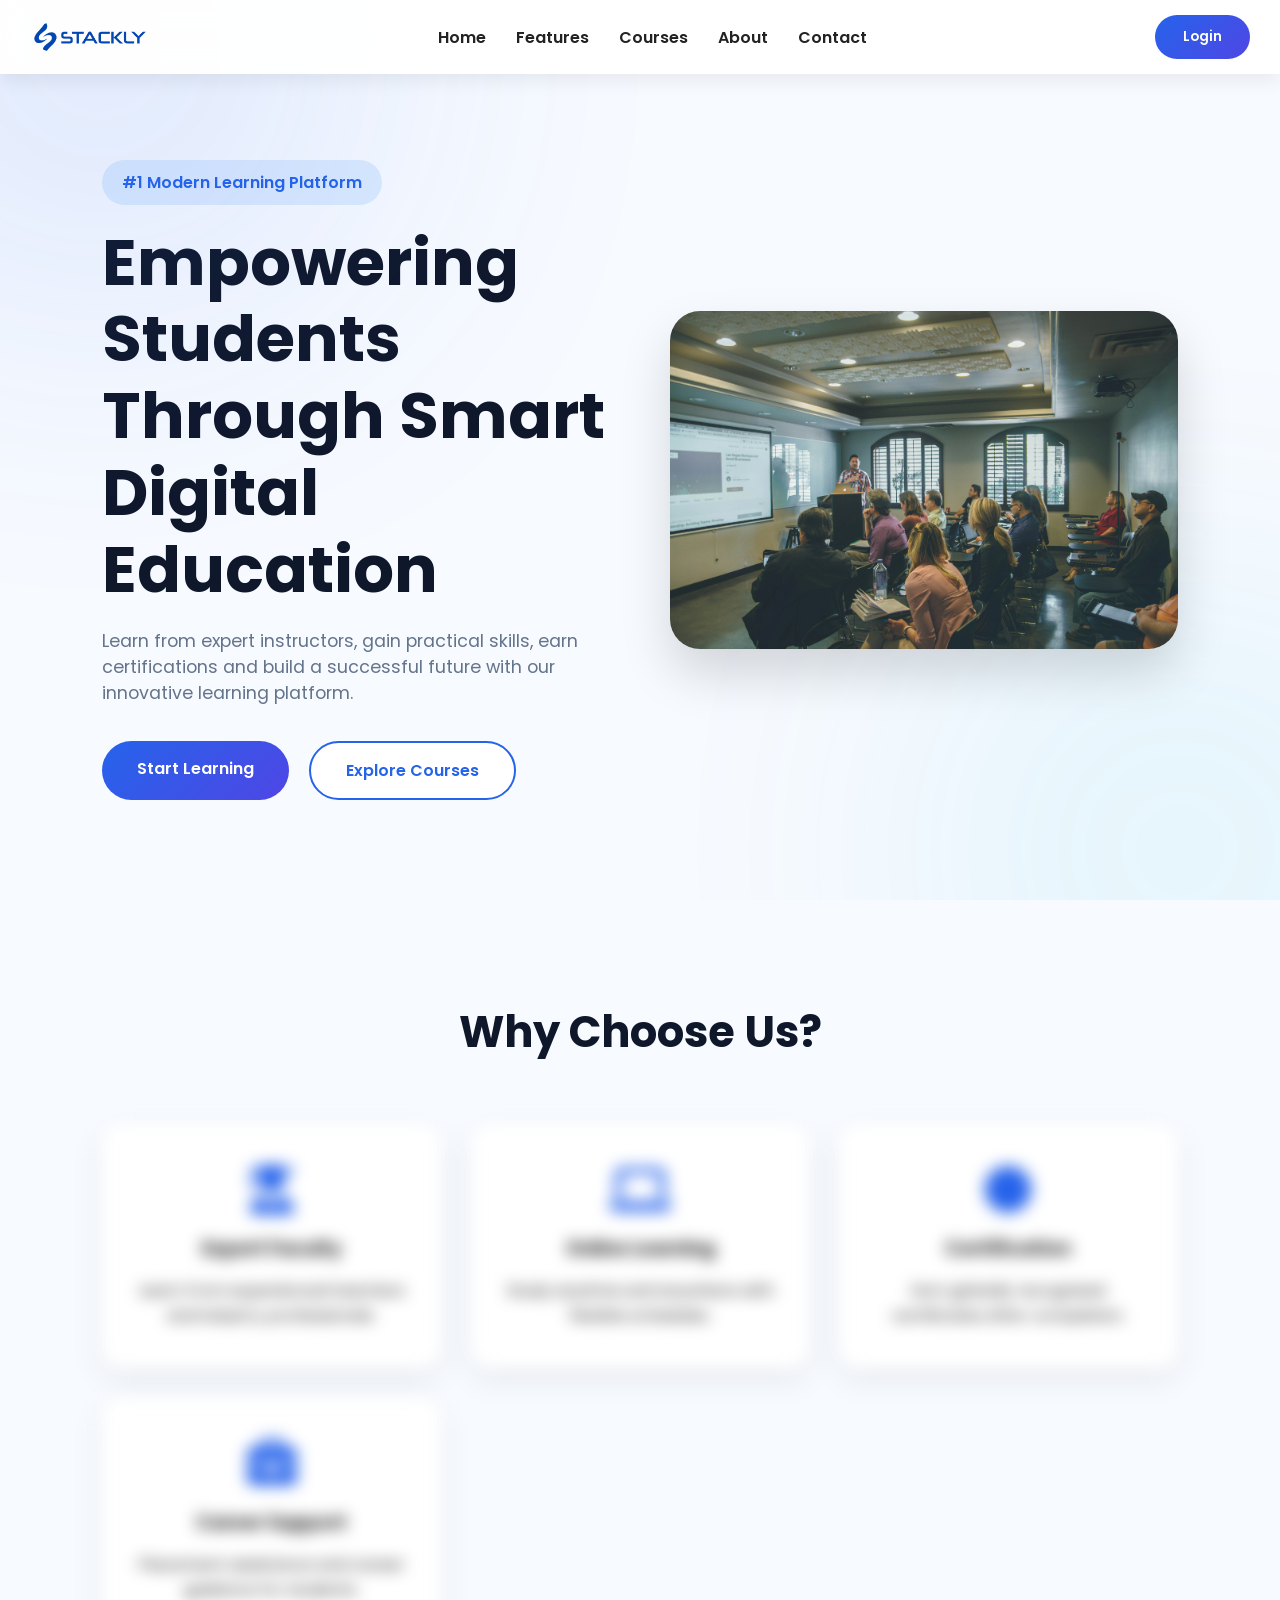
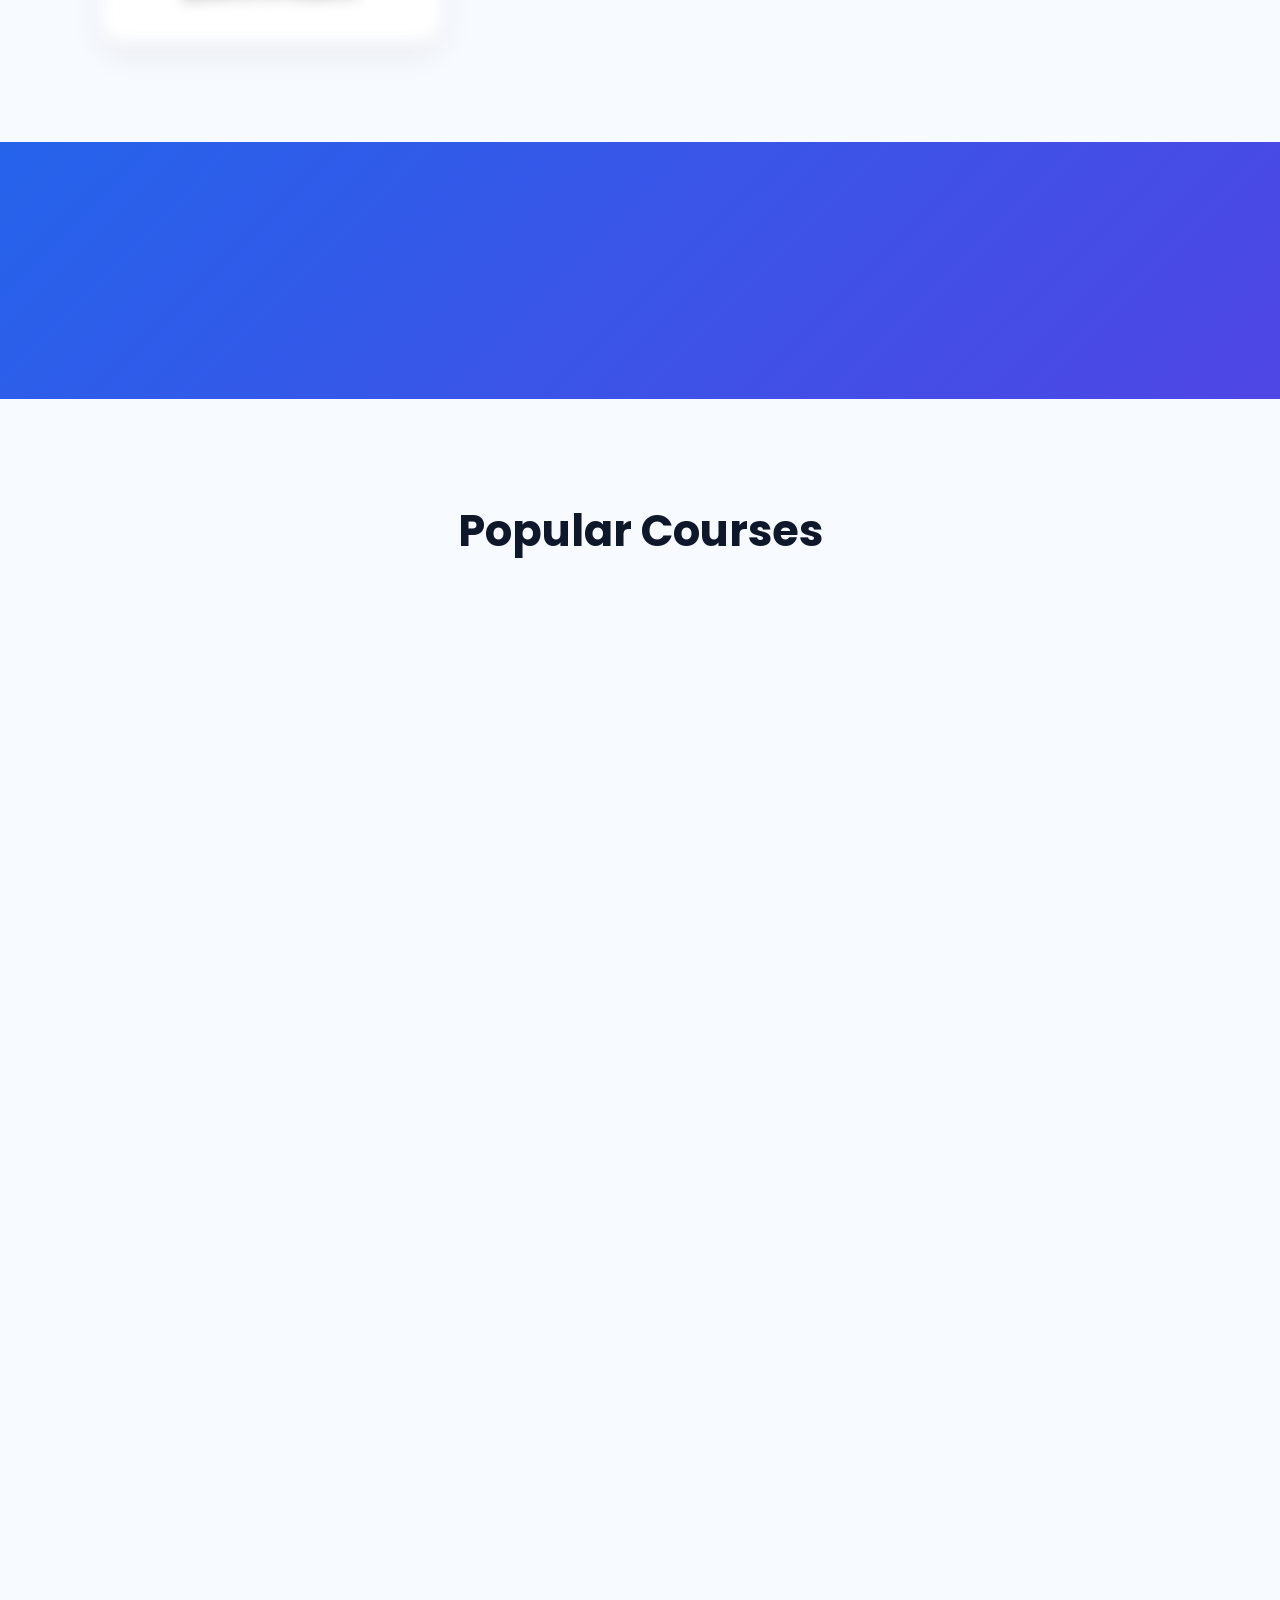
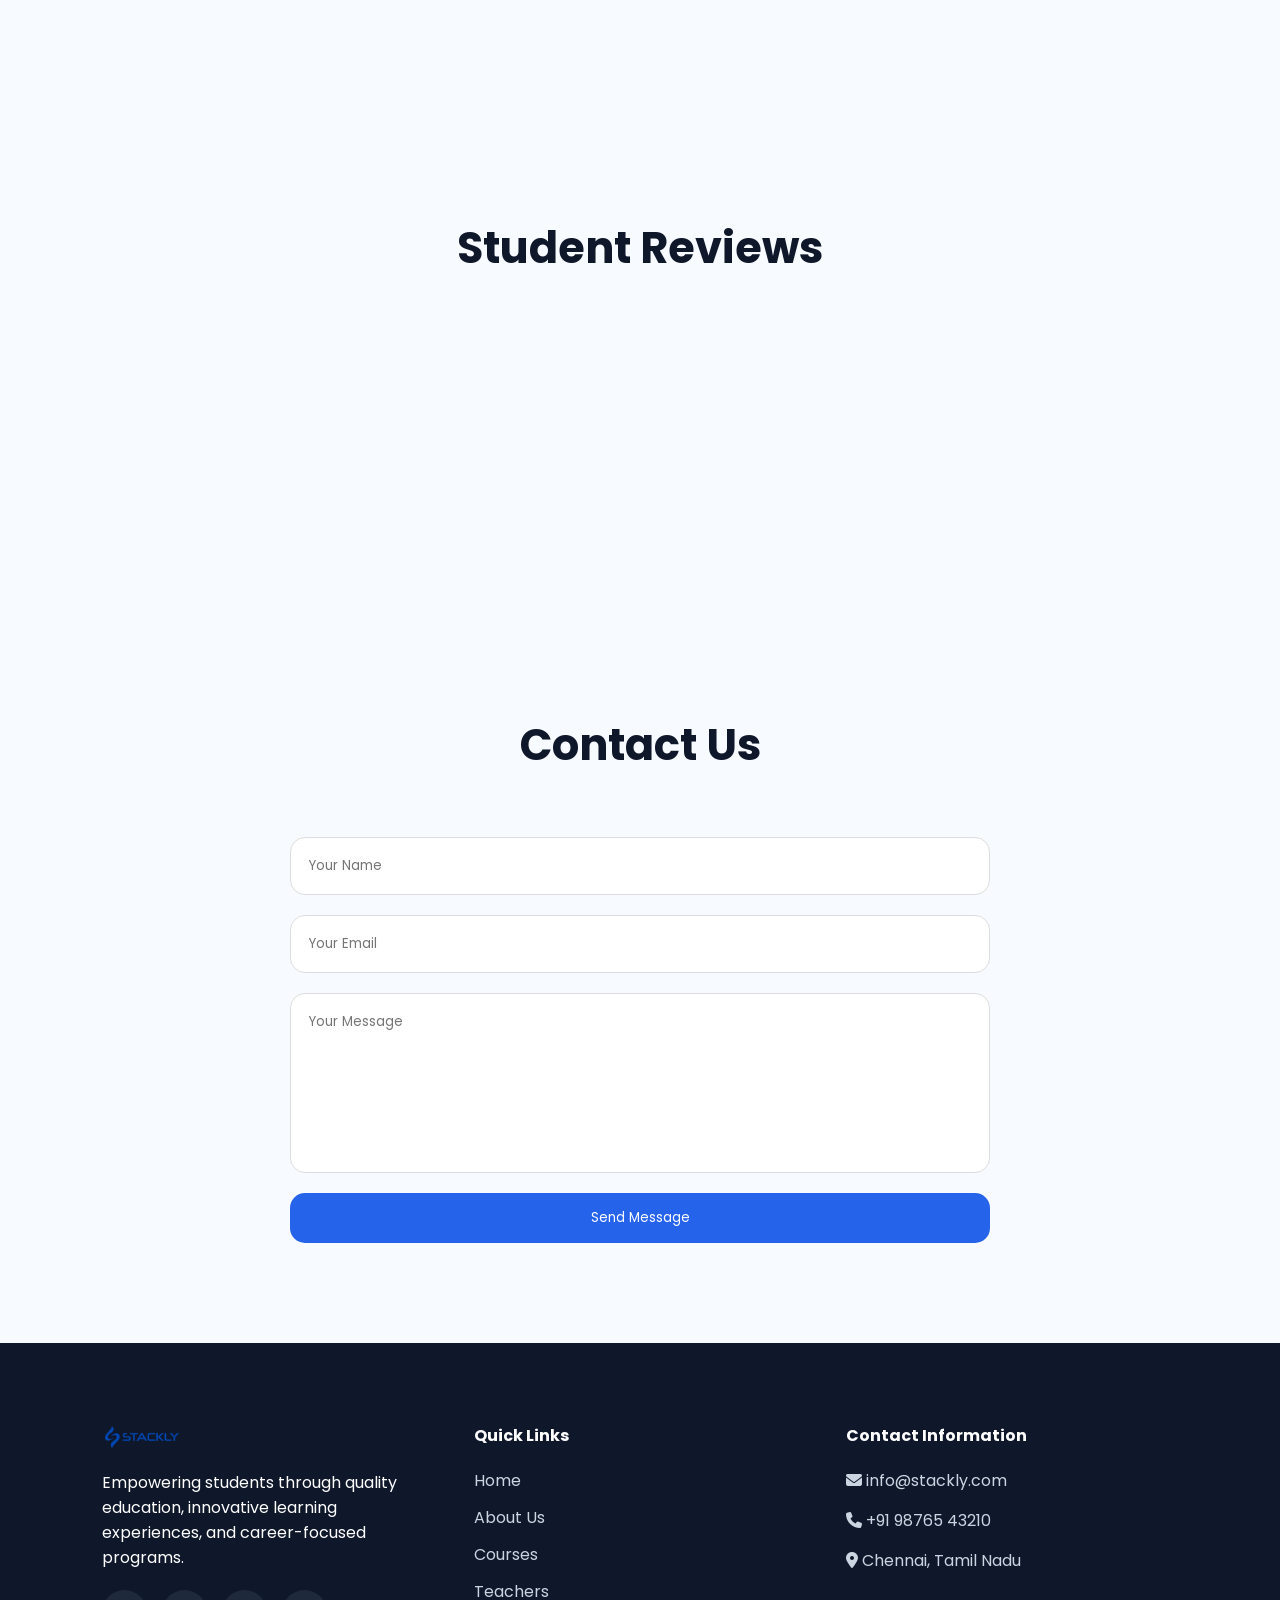
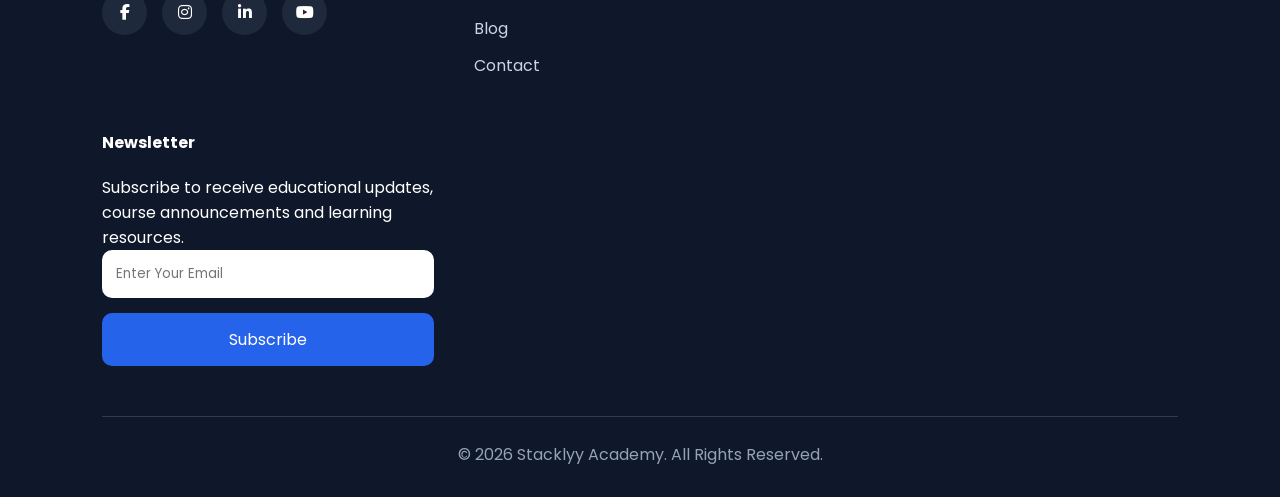
==== index.html @ 3d4a2fd3 "first commit" ====
<!DOCTYPE html>
<html lang="en">
<head>
    <meta charset="UTF-8">
    <meta name="viewport" content="width=device-width, initial-scale=1.0">
    <title>EduNova Academy</title>

    <link rel="stylesheet" href="style.css">

    <link rel="stylesheet"
        href="https://cdnjs.cloudflare.com/ajax/libs/font-awesome/6.5.1/css/all.min.css">
</head>
<body>
    <!-- HEADER -->
    <header>
        <nav class="navbar">
              <img src="./assesst/IMG_7017.webp"
         alt="Logo"
         class="loader-logo">
            </div>

            <ul class="nav-links">
                <li><a href="#home">Home</a></li>
                <li><a href="#features">Features</a></li>
                <li><a href="#courses">Courses</a></li>
                <li><a href="#about">About</a></li>
                <li><a href="#contact">Contact</a></li>
            </ul>

            <button class="login-btn">Login</button>

            <div class="menu-btn">
                <i class="fa-solid fa-bars"></i>
            </div>
        </nav>
    </header>

    <!-- HERO -->
    <section class="hero" id="home">

        <div class="hero-content">

            <span class="tag">#1 Modern Learning Platform</span>

            <h1>
                Empowering Students Through
                Smart Digital Education
            </h1>

            <p>
                Learn from expert instructors, gain practical skills,
                earn certifications and build a successful future
                with our innovative learning platform.
            </p>

            <div class="hero-buttons">
                  <a href="404.html" class="primary-btn">Start Learning</a>
    <a href="404.html" class="secondary-btn">Explore Courses</a>
            </div>

        </div>

        <div class="hero-image">
            <img src="./assesst/homepage1.webp"
                alt="Students">
        </div>

    </section>

    <!-- FEATURES -->

    <section class="features" id="features">

        <h2 class="section-title">Why Choose Us?</h2>

        <div class="feature-grid">

            <div class="feature-card">
                <i class="fa-solid fa-user-graduate"></i>
                <h3>Expert Faculty</h3>
                <p>
                    Learn from experienced teachers and industry professionals.
                </p>
            </div>

            <div class="feature-card">
                <i class="fa-solid fa-laptop"></i>
                <h3>Online Learning</h3>
                <p>
                    Study anytime and anywhere with flexible schedules.
                </p>
            </div>

            <div class="feature-card">
                <i class="fa-solid fa-certificate"></i>
                <h3>Certification</h3>
                <p>
                    Earn globally recognized certificates after completion.
                </p>
            </div>

            <div class="feature-card">
                <i class="fa-solid fa-briefcase"></i>
                <h3>Career Support</h3>
                <p>
                    Placement assistance and career guidance for students.
                </p>
            </div>

        </div>

    </section>

    <!-- STATS -->

    <section class="stats">

        <div class="stat-box">
            <h2 class="counter" data-target="10000+">0</h2>
            <p>Students</p>
        </div>

        <div class="stat-box">
            <h2 class="counter" data-target="40+">0</h2>
            <p>Courses</p>
        </div>

        <div class="stat-box">
            <h2 class="counter" data-target="70+">0</h2>
            <p>Teachers</p>
        </div>

        <div class="stat-box">
            <h2 class="counter" data-target="95">0</h2>
            <p>Success Rate %</p>
        </div>

    </section>

    <!-- COURSES -->

    <section class="courses" id="courses">

        <h2 class="section-title">Popular Courses</h2>

        <div class="course-grid">

            <div class="course-card">
                <img src="./assesst/course1.webp" alt="Web Development">
                <h3>Web Development</h3>
                <p>
                    HTML, CSS, JavaScript, React and modern web technologies.
                </p>
                <button onclick="location.href='404.html'">Enroll Now</button>
            </div>

            <div class="course-card">
                <img src="./assesst/course2.webp" alt="Data Science">
                <h3>Data Science</h3>
                <p>
                    Data analysis, visualization and machine learning concepts.
                </p>
                <button>Enroll Now</button>
            </div>

            <div class="course-card">
                <img src="./assesst/course3.webp" alt="Artificial Intelligence">
                <h3>Artificial Intelligence</h3>
                <p>
                    Learn AI tools, neural networks and real-world projects.
                </p>
                <button>Enroll Now</button>
            </div>

        </div>

    </section>

    <!-- ABOUT -->

    <section class="about" id="about">

        <div class="about-content">

            <h2>Transforming Education For The Future</h2>

            <p>
                Stackly Academy provides innovative learning experiences,
                combining technology and education to help students achieve
                their academic and professional goals.
            </p>

        <a href="404.html">
    <button>Read More</button>
</a>

        </div>

        <div class="about-image">
            <img src="./assesst/homepage1.webp" alt="About Us">
        </div>

    </section>

    <!-- TESTIMONIAL -->

    <section class="testimonial">

        <h2 class="section-title">Student Reviews</h2>

        <div class="review-container">

            <div class="review-card">
                <p>
                    "Excellent platform with quality content and amazing instructors."
                </p>
                <h4>- Ajay Kumar</h4>
            </div>

            <div class="review-card">
                <p>
                    "The courses helped me secure my first software job."
                </p>
                <h4>- Priya Sharma</h4>
            </div>

            <div class="review-card">
                <p>
                    "Interactive lessons and certifications are very useful."
                </p>
                <h4>- Rahul Verma</h4>
            </div>

        </div>

    </section>

    <!-- CONTACT -->

    <section class="contact" id="contact">

        <h2 class="section-title">Contact Us</h2>

        <form>

            <input type="text" placeholder="Your Name">

            <input type="email" placeholder="Your Email">

            <textarea placeholder="Your Message"></textarea>

            <button type="submit">Send Message</button>

        </form>

    </section>

    <!-- FOOTER -->

   <footer class="footer">

    <div class="container">

        <div class="row">

            <div class="col-lg-4">

                <a href="index.html">
                    <img src="./assesst/IMG_7017.webp"
                    class="footer-logo"
                    alt="EduNova Logo">
                </a>

                <p>
                    Empowering students through quality education,
                    innovative learning experiences, and career-focused programs.
                </p>

                <div class="social-icons">

                    <a href="404.html">
                        <i class="fab fa-facebook-f"></i>
                    </a>

                    <a href="404.html">
                        <i class="fab fa-instagram"></i>
                    </a>

                    <a href="404.html">
                        <i class="fab fa-linkedin-in"></i>
                    </a>

                    <a href="404.html">
                        <i class="fab fa-youtube"></i>
                    </a>

                </div>

            </div>

            <div class="col-lg-2">

                <h4>Quick Links</h4>

                <ul class="footer-links">

                    <li><a href="index.html">Home</a></li>

                    <li><a href="about.html">About Us</a></li>

                    <li><a href="courses.html">Courses</a></li>

                    <li><a href="teachers.html">Teachers</a></li>

                    <li><a href="blog.html">Blog</a></li>

                    <li><a href="contact.html">Contact</a></li>

                </ul>

            </div>

            <div class="col-lg-3">

                <h4>Contact Information</h4>

                <ul class="contact-info">

                    <li>
                        <i class="fas fa-envelope"></i>
                        info@stackly.com
                    </li>

                    <li>
                        <i class="fas fa-phone"></i>
                        +91 98765 43210
                    </li>

                    <li>
                        <i class="fas fa-map-marker-alt"></i>
                        Chennai, Tamil Nadu
                    </li>

                </ul>

            </div>

            <div class="col-lg-3">

                <h4>Newsletter</h4>

                <p>
                    Subscribe to receive educational updates,
                    course announcements and learning resources.
                </p>

                <div class="newsletter">

                    <input type="email"
                    placeholder="Enter Your Email">

                    <a href="404.html"
                    class="subscribe-btn">
                        Subscribe
                    </a>

                </div>

            </div>

        </div>

        <div class="footer-bottom">
            © 2026 Stacklyy Academy.
            All Rights Reserved.
        </div>

    </div>

</footer>

    <script src="main.js"></script>

</body>
</html>
---- style.css ----
/* =========================
   GOOGLE FONT
========================= */
@import url('https://fonts.googleapis.com/css2?family=Poppins:wght@300;400;500;600;700;800&display=swap');

*{
    margin:0;
    padding:0;
    box-sizing:border-box;
    font-family:'Poppins',sans-serif;
    scroll-behavior:smooth;
}

body{
    background:#f7faff;
    color:#222;
    overflow-x:hidden;
}

img{
    max-width:100%;
    display:block;
}

a{
    text-decoration:none;
}

ul{
    list-style:none;
}

/* =========================
   HEADER
========================= */

header{
    width:100%;
    position:fixed;
    top:0;
    left:0;
    z-index:1000;
    background:rgba(255,255,255,0.95);
    backdrop-filter:blur(15px);
    box-shadow:0 5px 20px rgba(0,0,0,.08);
}

.navbar{
    max-width:1300px;
    margin:auto;
    padding:15px 30px;
    display:flex;
    align-items:center;
    justify-content:space-between;
}

.loader-logo{
    width: 120px;
    border-radius:50%;
   
}

@keyframes rotateLogo{
    100%{
        transform:rotate(360deg);
    }
}

.nav-links{
    display:flex;
    gap:30px;
}

.nav-links a{
    color:#222;
    font-weight:600;
    position:relative;
    transition:.3s;
}

.nav-links a::after{
    content:'';
    position:absolute;
    width:0;
    height:3px;
    left:0;
    bottom:-8px;
    background:#2563eb;
    transition:.4s;
}

.nav-links a:hover::after{
    width:100%;
}

.nav-links a:hover{
    color:#2563eb;
}

.login-btn{
    border:none;
    padding:12px 28px;
    border-radius:50px;
    background:linear-gradient(135deg,#2563eb,#4f46e5);
    color:#fff;
    cursor:pointer;
    font-weight:600;
    transition:.4s;
}

.login-btn:hover{
    transform:translateY(-4px);
    box-shadow:0 15px 25px rgba(37,99,235,.3);
}

.menu-btn{
    display:none;
    font-size:28px;
    cursor:pointer;
}

/* =========================
   HERO
========================= */

.hero{
    min-height:100vh;
    padding:140px 8% 80px;
    display:grid;
    grid-template-columns:1fr 1fr;
    align-items:center;
    gap:60px;
}

.hero-content{
    animation:slideLeft 1.2s ease;
}

.hero-image{
    animation:slideRight 1.2s ease;
}

@keyframes slideLeft{
    from{
        opacity:0;
        transform:translateX(-80px);
    }
    to{
        opacity:1;
        transform:translateX(0);
    }
}

@keyframes slideRight{
    from{
        opacity:0;
        transform:translateX(80px);
    }
    to{
        opacity:1;
        transform:translateX(0);
    }
}

.tag{
    display:inline-block;
    padding:10px 20px;
    background:#dbeafe;
    color:#2563eb;
    border-radius:30px;
    font-weight:600;
    margin-bottom:20px;
}

.hero-content h1{
    font-size:4rem;
    line-height:1.2;
    margin-bottom:20px;
    color:#0f172a;
}

.hero-content p{
    font-size:1.1rem;
    color:#64748b;
    margin-bottom:35px;
}

.hero-buttons{
    display:flex;
    gap:20px;
    flex-wrap:wrap;
}

.primary-btn,
.secondary-btn{
    border:none;
    cursor:pointer;
    padding:15px 35px;
    border-radius:50px;
    font-size:16px;
    font-weight:600;
    transition:.4s;
}

.primary-btn{
    background:linear-gradient(135deg,#2563eb,#4f46e5);
    color:white;
}

.secondary-btn{
    background:white;
    border:2px solid #2563eb;
    color:#2563eb;
}

.primary-btn:hover,
.secondary-btn:hover{
    transform:translateY(-5px);
}

.hero-image img{
    border-radius:30px;
    box-shadow:0 25px 50px rgba(0,0,0,.15);
    animation:floatImage 4s ease-in-out infinite;
}

@keyframes floatImage{
    50%{
        transform:translateY(-15px);
    }
}

/* =========================
   COMMON TITLE
========================= */

.section-title{
    text-align:center;
    font-size:2.7rem;
    margin-bottom:60px;
    color:#0f172a;
}

/* =========================
   FEATURES
========================= */

.features{
    padding:100px 8%;
}

.feature-grid{
    display:grid;
    grid-template-columns:repeat(auto-fit,minmax(250px,1fr));
    gap:30px;
}

.feature-card{
    background:white;
    padding:40px 25px;
    border-radius:20px;
    text-align:center;
    transition:.4s;
    box-shadow:0 10px 30px rgba(0,0,0,.08);
}

.feature-card:hover{
    transform:translateY(-10px);
}

.feature-card i{
    font-size:50px;
    color:#2563eb;
    margin-bottom:20px;
}

.feature-card h3{
    margin-bottom:15px;
}

/* =========================
   STATS
========================= */

.stats{
    padding:80px 8%;
    background:linear-gradient(135deg,#2563eb,#4f46e5);
    display:grid;
    grid-template-columns:repeat(auto-fit,minmax(220px,1fr));
    gap:30px;
}

.stat-box{
    text-align:center;
    color:white;
}

.stat-box h2{
    font-size:3rem;
}

/* =========================
   COURSES
========================= */

.courses{
    padding:100px 8%;
}

.course-grid{
    display:grid;
    grid-template-columns:repeat(auto-fit,minmax(300px,1fr));
    gap:35px;
}

.course-card{
    background:white;
    overflow:hidden;
    border-radius:25px;
    box-shadow:0 10px 30px rgba(0,0,0,.08);
    transition:.4s;
}

.course-card:hover{
    transform:translateY(-10px);
}

.course-card img{
    height:220px;
    width:100%;
    object-fit:cover;
}

.course-card h3{
    padding:20px 20px 10px;
}

.course-card p{
    padding:0 20px;
    color:#64748b;
}

.course-card button{
    margin:20px;
    border:none;
    padding:12px 25px;
    background:#2563eb;
    color:white;
    border-radius:30px;
    cursor:pointer;
}

/* =========================
   ABOUT
========================= */

.about{
    padding:100px 8%;
    display:grid;
    grid-template-columns:1fr 1fr;
    gap:60px;
    align-items:center;
}

.about-image img{
    border-radius:25px;
}

.about-content h2{
    font-size:2.8rem;
    margin-bottom:20px;
}

.about-content p{
    color:#64748b;
    line-height:1.8;
    margin-bottom:25px;
}

.about-content button{
    border:none;
    padding:14px 30px;
    background:#2563eb;
    color:white;
    border-radius:40px;
    cursor:pointer;
}

/* =========================
   TESTIMONIAL
========================= */

.testimonial{
    padding:100px 8%;
}

.review-container{
    display:grid;
    grid-template-columns:repeat(auto-fit,minmax(280px,1fr));
    gap:30px;
}

.review-card{
    background:white;
    padding:35px;
    border-radius:20px;
    box-shadow:0 10px 25px rgba(0,0,0,.08);
    transition:.4s;
}

.review-card:hover{
    transform:translateY(-10px);
}

.review-card p{
    color:#64748b;
    line-height:1.8;
    margin-bottom:20px;
}

/* =========================
   CONTACT
========================= */

.contact{
    padding:100px 8%;
}

.contact form{
    max-width:700px;
    margin:auto;
    display:flex;
    flex-direction:column;
    gap:20px;
}

.contact input,
.contact textarea{
    padding:18px;
    border:1px solid #ddd;
    border-radius:15px;
    outline:none;
}

.contact textarea{
    min-height:180px;
    resize:none;
}

.contact button{
    border:none;
    background:#2563eb;
    color:white;
    padding:15px;
    border-radius:15px;
    cursor:pointer;
}

/* =========================
   FOOTER
========================= */

.footer{
    background:#0f172a;
    color:white;
    padding:80px 8% 30px;
}

.container{
    max-width:1300px;
    margin:auto;
}

.row{
    display:grid;
    grid-template-columns:repeat(auto-fit,minmax(250px,1fr));
    gap:40px;
}

.footer-logo{
    width:80px;
    margin-bottom:20px;
}

.social-icons{
    display:flex;
    gap:15px;
    margin-top:20px;
}

.social-icons a{
    width:45px;
    height:45px;
    border-radius:50%;
    background:#1e293b;
    display:flex;
    align-items:center;
    justify-content:center;
    color:white;
    transition:.4s;
}

.social-icons a:hover{
    background:#2563eb;
    transform:translateY(-5px);
}

.footer h4{
    margin-bottom:20px;
}

.footer-links li{
    margin-bottom:12px;
}

.footer-links a{
    color:#cbd5e1;
}

.contact-info li{
    margin-bottom:15px;
    color:#cbd5e1;
}

.newsletter{
    display:flex;
    flex-direction:column;
    gap:15px;
}

.newsletter input{
    padding:14px;
    border:none;
    border-radius:10px;
}

.subscribe-btn{
    background:#2563eb;
    color:white;
    text-align:center;
    padding:14px;
    border-radius:10px;
}

.footer-bottom{
    text-align:center;
    border-top:1px solid rgba(255,255,255,.15);
    margin-top:50px;
    padding-top:25px;
    color:#94a3b8;
}

/* =========================
   MOBILE RESPONSIVE
========================= */

@media(max-width:991px){

    .hero,
    .about{
        grid-template-columns:1fr;
        text-align:center;
    }

    .hero-content h1{
        font-size:3rem;
    }

    .hero-buttons{
        justify-content:center;
    }

    .nav-links{
        display:none;
    }

    .menu-btn{
        display:block;
    }
}

@media(max-width:768px){

    .hero{
        padding-top:120px;
    }

    .hero-content h1{
        font-size:2.3rem;
    }

    .section-title{
        font-size:2rem;
    }

    .about-content h2{
        font-size:2rem;
    }

    .navbar{
        padding:15px;
    }

    .login-btn{
        display:none;
    }
}

@media(max-width:480px){

    .hero-content h1{
        font-size:1.9rem;
    }

    .primary-btn,
    .secondary-btn{
        width:100%;
    }

    .stat-box h2{
        font-size:2.2rem;
    }
}

.counter{
    display:inline-block;
    animation:numberPop 1.5s ease-in-out infinite;
}

@keyframes numberPop{

    0%{
        opacity:0.5;
        transform:translateY(20px) scale(.8);
    }

    50%{
        opacity:1;
        transform:translateY(0) scale(1.1);
    }

    100%{
        opacity:0.8;
        transform:translateY(-10px) scale(1);
    }
}
/* =========================
   PREMIUM ANIMATION PACK
========================= */

/* BODY LOAD */
body{
    animation: pageReveal 1.2s ease;
}

@keyframes pageReveal{
    from{
        opacity:0;
        transform:scale(1.03);
    }
    to{
        opacity:1;
        transform:scale(1);
    }
}

/* HERO BACKGROUND GLOW */
.hero{
    position:relative;
    overflow:hidden;
}

.hero::before{
    content:'';
    position:absolute;
    width:500px;
    height:500px;
    background:#2563eb;
    border-radius:50%;
    filter:blur(150px);
    opacity:.15;
    top:-200px;
    left:-150px;
    animation:heroGlow1 10s infinite alternate;
}

.hero::after{
    content:'';
    position:absolute;
    width:400px;
    height:400px;
    background:#06b6d4;
    border-radius:50%;
    filter:blur(150px);
    opacity:.15;
    bottom:-150px;
    right:-100px;
    animation:heroGlow2 8s infinite alternate;
}

@keyframes heroGlow1{
    to{
        transform:translate(100px,60px) scale(1.2);
    }
}

@keyframes heroGlow2{
    to{
        transform:translate(-80px,-50px) scale(1.2);
    }
}

/* HERO TITLE ANIMATION */
.hero-content h1{
    animation:titleEntry 1.5s ease;
}

@keyframes titleEntry{
    from{
        opacity:0;
        transform:translateY(80px);
    }
    to{
        opacity:1;
        transform:translateY(0);
    }
}

/* FEATURE CARD */
.feature-card{
    position:relative;
    overflow:hidden;
}

.feature-card::before{
    content:'';
    position:absolute;
    width:250px;
    height:250px;
    background:rgba(255,255,255,.25);
    border-radius:50%;
    top:-150px;
    left:-150px;
    transition:1s;
}

.feature-card:hover::before{
    top:-40px;
    left:-40px;
}

.feature-card:hover{
    transform:
    translateY(-15px)
    scale(1.04);

    box-shadow:
    0 25px 50px rgba(37,99,235,.25);
}

/* ICON FLOAT */
.feature-card i{
    animation:iconFloat 3s ease-in-out infinite;
}

@keyframes iconFloat{
    50%{
        transform:translateY(-10px);
    }
}

/* STATS ANIMATION */
.stat-box{
    position:relative;
    overflow:hidden;

    background:
    rgba(255,255,255,.15);

    backdrop-filter:blur(10px);

    border-radius:20px;

    transition:.5s;

    animation:statPulse 4s infinite;
}

.stat-box::before{
    content:'';
    position:absolute;
    width:150%;
    height:150%;
    background:
    linear-gradient(
    45deg,
    transparent,
    rgba(255,255,255,.2),
    transparent);

    top:-50%;
    left:-150%;

    animation:shine 5s infinite;
}

@keyframes shine{
    100%{
        left:150%;
    }
}

@keyframes statPulse{
    50%{
        transform:translateY(-8px);
        box-shadow:
        0 0 30px rgba(255,255,255,.2);
    }
}

.stat-box h2{
    animation:numberGlow 2s infinite alternate;
}

@keyframes numberGlow{
    from{
        text-shadow:
        0 0 10px rgba(255,255,255,.4);
    }
    to{
        text-shadow:
        0 0 25px rgba(255,255,255,.9);
    }
}

/* COURSE CARD 3D */
.course-card{
    transform-style:preserve-3d;
}

.course-card:hover{
    transform:
    perspective(1000px)
    rotateX(4deg)
    rotateY(-4deg)
    translateY(-20px);
}

.course-card img{
    transition:1s;
}

.course-card:hover img{
    transform:scale(1.12);
}

/* REVIEW CARD */
.review-card:hover{
    transform:
    translateY(-15px)
    scale(1.03);
}

/* BUTTON EFFECT */
.primary-btn,
.secondary-btn,
.login-btn{
    position:relative;
    overflow:hidden;
}

.primary-btn::before,
.secondary-btn::before,
.login-btn::before{

    content:'';

    position:absolute;

    width:50px;
    height:250%;

    background:
    rgba(255,255,255,.4);

    top:-80%;
    left:-100px;

    transform:rotate(25deg);

    transition:1s;
}

.primary-btn:hover::before,
.secondary-btn:hover::before,
.login-btn:hover::before{
    left:150%;
}

/* SCROLL IN / OUT */
.hidden{
    opacity:0;
    filter:blur(8px);
    transform:
    translateY(100px)
    scale(.9);
    transition:all 1.2s ease;
}

.show{
    opacity:1;
    filter:blur(0);
    transform:
    translateY(0)
    scale(1);
}
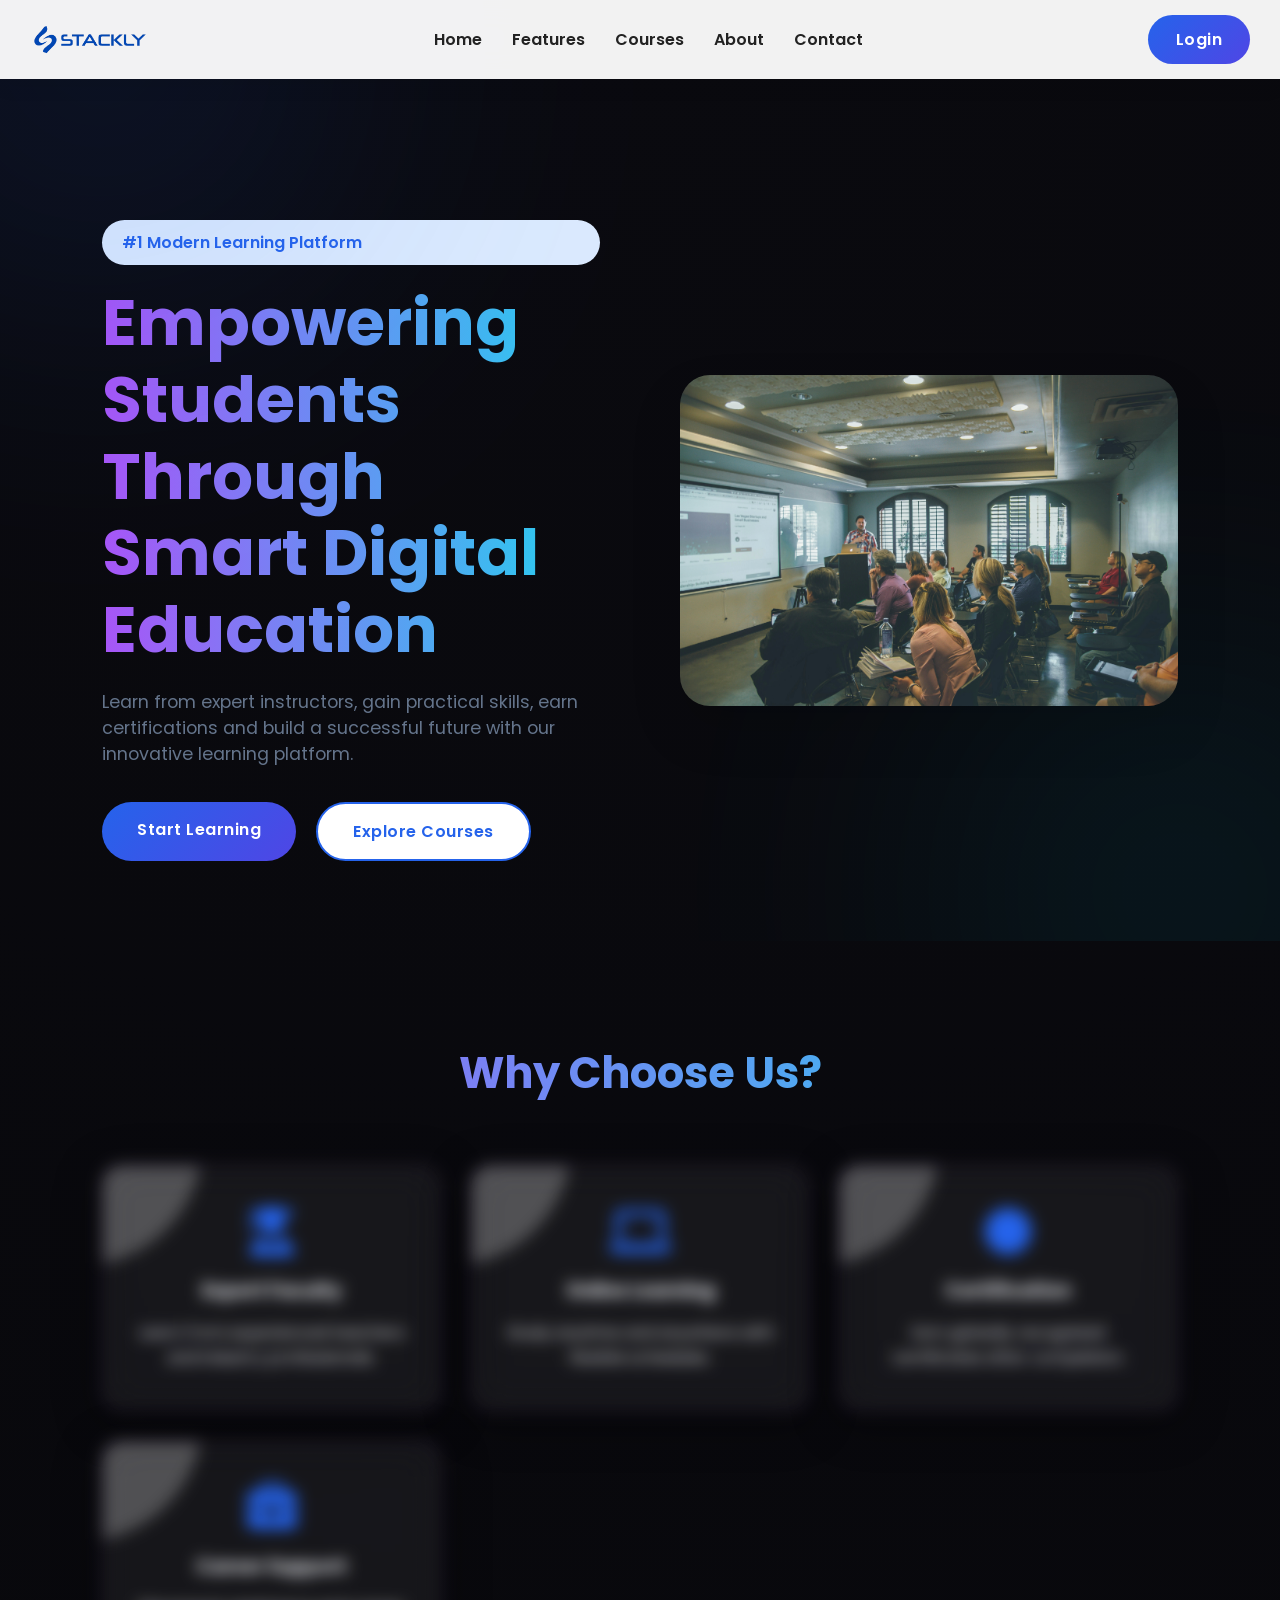
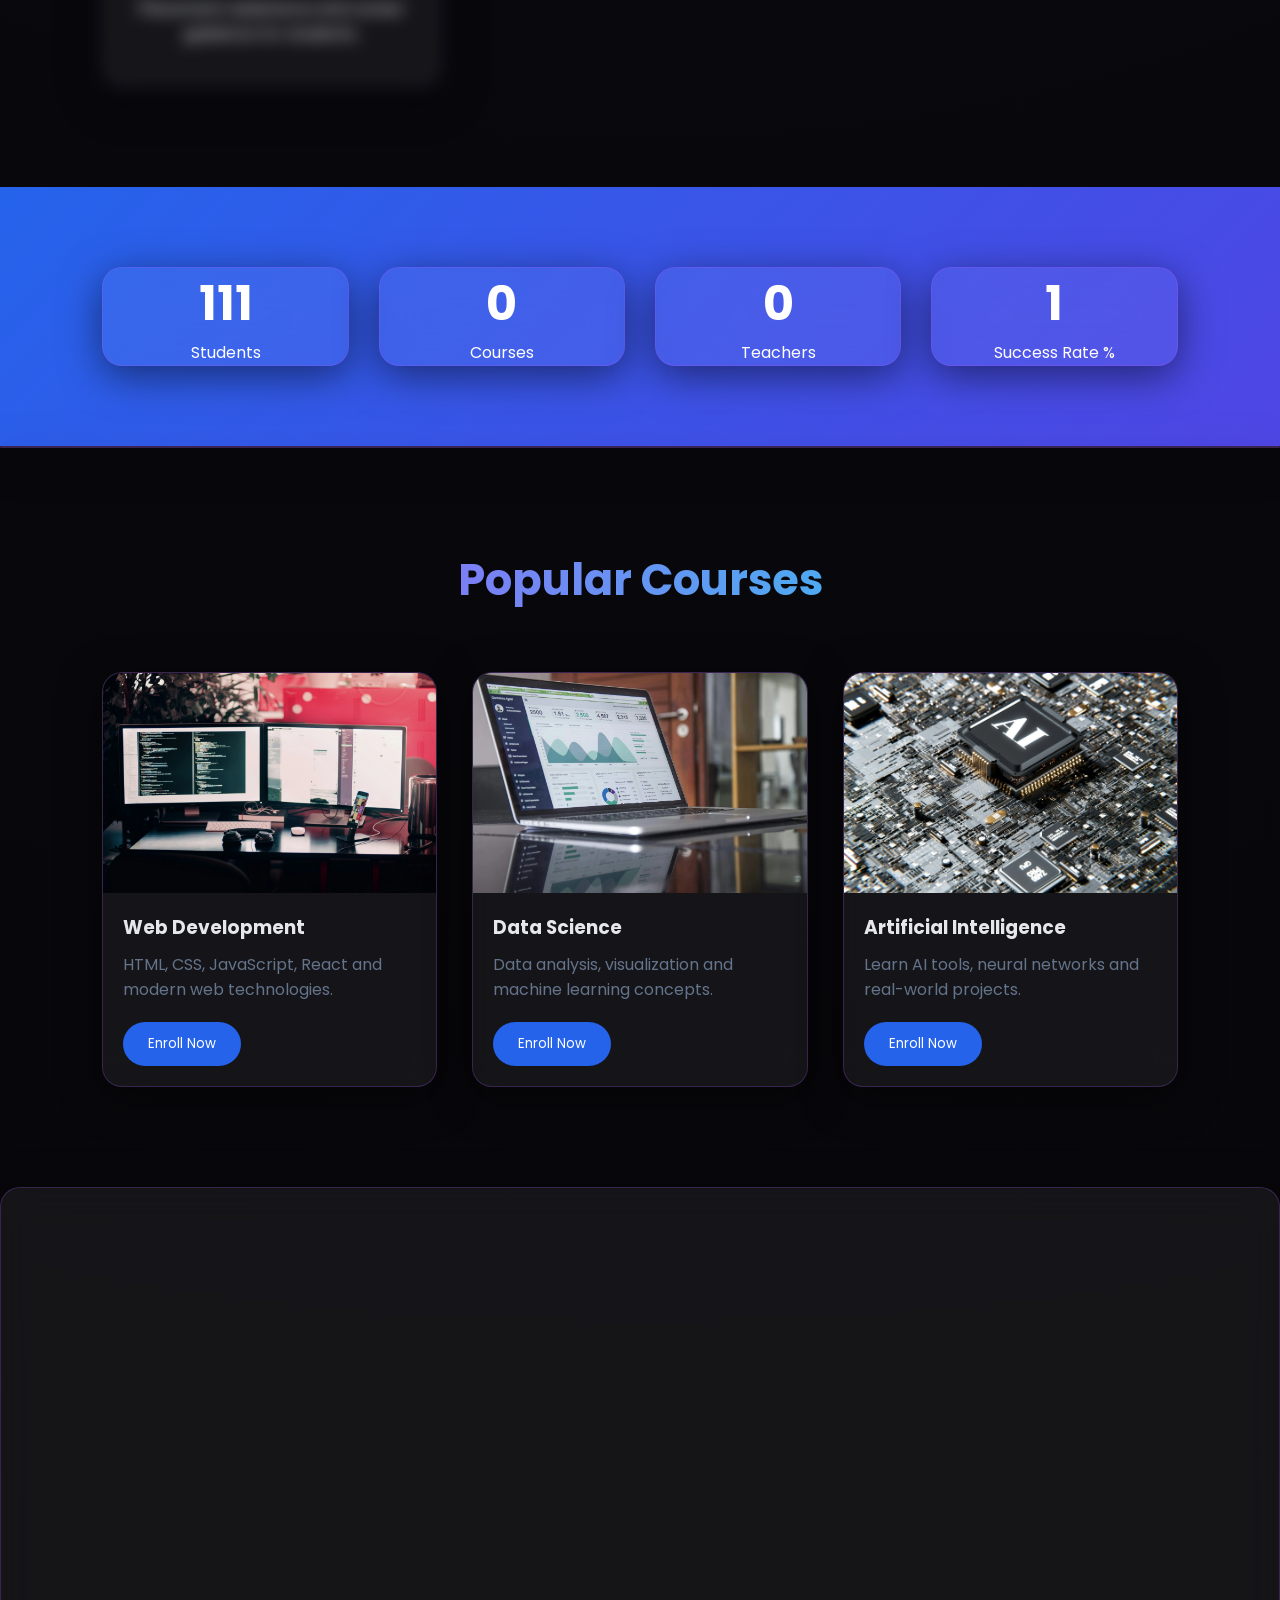
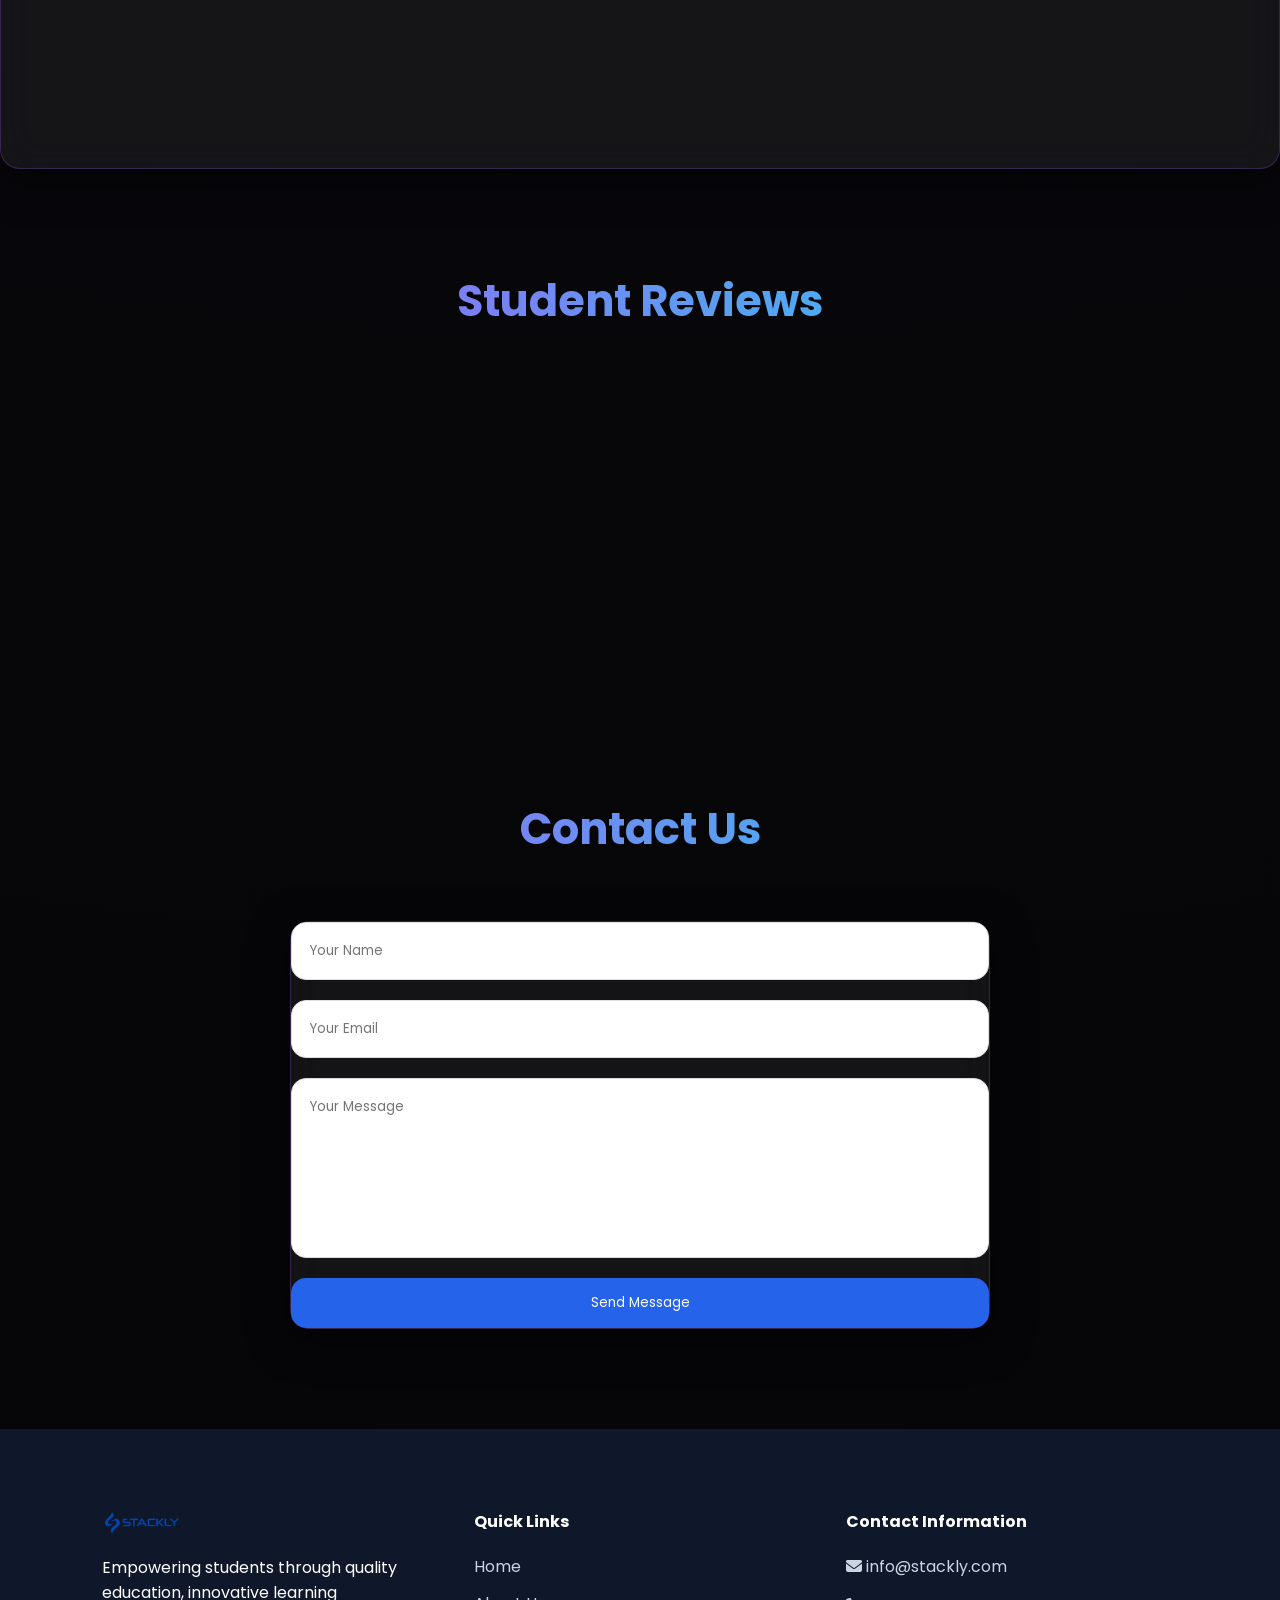
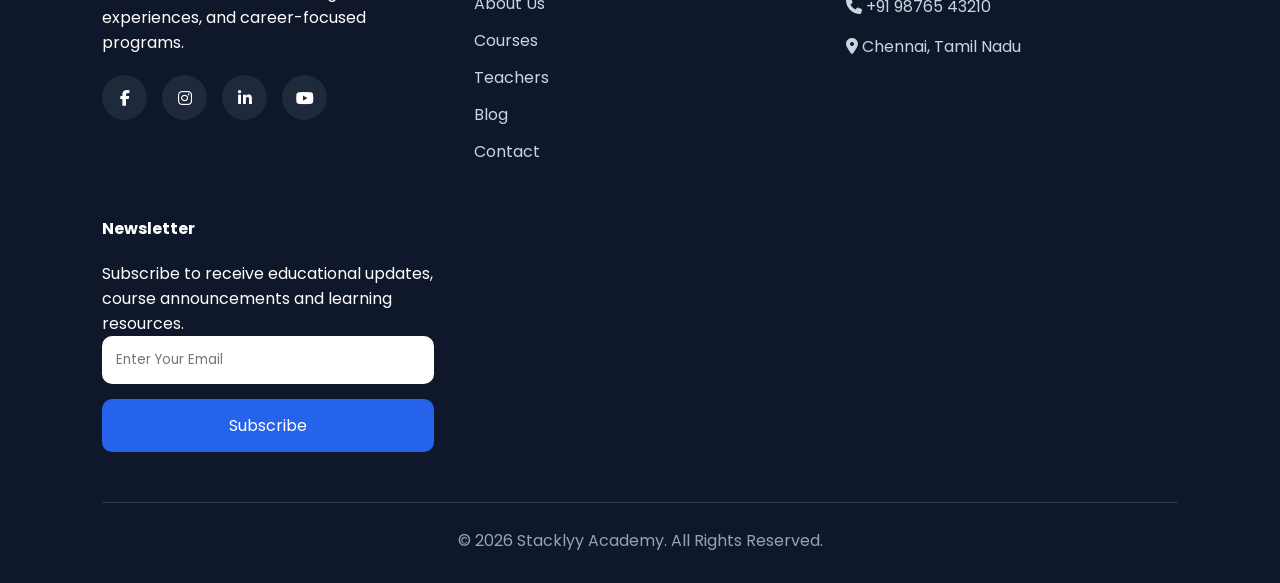
==== commit d11064db: "login and admin" ====
--- a/index.html
+++ b/index.html
@@ -3,7 +3,7 @@
 <head>
     <meta charset="UTF-8">
     <meta name="viewport" content="width=device-width, initial-scale=1.0">
-    <title>EduNova Academy</title>
+    <title> Education</title>
 
     <link rel="stylesheet" href="style.css">
 
@@ -27,7 +27,9 @@
                 <li><a href="#contact">Contact</a></li>
             </ul>
 
-            <button class="login-btn">Login</button>
+             <!-- LOGIN BUTTON (FIXED) -->
+        <a href="#" class="login-btn" onclick="openAuth()">Login</a>
+                    
 
             <div class="menu-btn">
                 <i class="fa-solid fa-bars"></i>
@@ -37,7 +39,8 @@
 
     <!-- HERO -->
     <section class="hero" id="home">
-
+             <div class="hero-content reveal"></div>
+             <div class="hero-image reveal"></div>
         <div class="hero-content">
 
             <span class="tag">#1 Modern Learning Platform</span>
@@ -69,6 +72,8 @@
 
     <!-- FEATURES -->
 
+    
+
     <section class="features" id="features">
 
         <h2 class="section-title">Why Choose Us?</h2>
@@ -138,6 +143,7 @@
     </section>
 
     <!-- COURSES -->
+     <div class="course-card reveal"></div>
 
     <section class="courses" id="courses">
 
@@ -177,6 +183,9 @@
     </section>
 
     <!-- ABOUT -->
+
+    <div class="about-content reveal"></div>
+    <div class="about-image reveal"></div>
 
     <section class="about" id="about">
 
@@ -197,13 +206,15 @@
         </div>
 
         <div class="about-image">
-            <img src="./assesst/homepage1.webp" alt="About Us">
+            <img src="./assesst/homepage2.webp" alt="About Us">
         </div>
 
     </section>
 
     <!-- TESTIMONIAL -->
 
+  
+
     <section class="testimonial">
 
         <h2 class="section-title">Student Reviews</h2>
@@ -236,6 +247,8 @@
     </section>
 
     <!-- CONTACT -->
+
+    <form class="reveal"></form>
 
     <section class="contact" id="contact">
 
@@ -378,8 +391,68 @@
     </div>
 
 </footer>
-
-    <script src="main.js"></script>
-
+<!-- LOGIN MODAL -->
+<div class="auth-modal" id="loginModal">
+
+  <div class="auth-box">
+
+    <span class="close" onclick="closeAuth()">&times;</span>
+
+    <h2>Login</h2>
+
+    <!-- LOGIN -->
+    <div id="loginBox">
+
+      <select id="loginRole">
+        <option value="student">Student</option>
+        <option value="admin">Admin</option>
+      </select>
+
+      <input type="email" id="loginEmail" placeholder="Email">
+      <input type="password" id="loginPassword" placeholder="Password">
+
+      <button onclick="loginUser()">Login</button>
+
+      <p onclick="showSignup()">Create Account</p>
+      <p onclick="showForgot()">Forgot Password?</p>
+
+    </div>
+
+    <!-- SIGNUP -->
+    <div id="signupBox" style="display:none;">
+
+      <input type="text" id="signupName" placeholder="Full Name">
+      <input type="email" id="signupEmail" placeholder="Email">
+      <input type="password" id="signupPassword" placeholder="Password">
+
+      <select id="signupRole">
+        <option value="student">Student</option>
+        <option value="admin">Admin</option>
+      </select>
+
+      <button onclick="signupUser()">Sign Up</button>
+
+      <p onclick="showLogin()">Back to Login</p>
+
+    </div>
+
+    <!-- FORGOT -->
+    <div id="forgotBox" style="display:none;">
+
+      <input type="email" id="forgotEmail" placeholder="Enter Email">
+
+      <button onclick="forgotPassword()">Reset Password</button>
+
+      <p onclick="showLogin()">Back to Login</p>
+
+    </div>
+
+  </div>
+
+</div>
+  <script src="main.js"></script>
 </body>
+
+
+</div>
 </html>
--- a/style.css
+++ b/style.css
@@ -913,4 +913,335 @@
     transform:
     translateY(0)
     scale(1);
+}
+
+/* =========================
+   PREMIUM GLOBAL FIX (ALIGNMENT + SMOOTH UI)
+========================= */
+
+html{
+    scroll-behavior:smooth;
+}
+
+body{
+    background: radial-gradient(circle at top, #0a0a0f, #050507);
+    color:#e5e7eb;
+}
+
+/* smoother layout spacing */
+section{
+    padding:100px 8%;
+}
+
+/* =========================
+   IMPROVED GLASS EFFECT (UNIVERSAL)
+========================= */
+
+.glass,
+.feature-card,
+.course-card,
+.review-card,
+.about,
+.contact form,
+.stat-box{
+    background: rgba(255,255,255,0.06) !important;
+    backdrop-filter: blur(18px);
+    -webkit-backdrop-filter: blur(18px);
+    border: 1px solid rgba(168,85,247,0.25);
+    box-shadow: 0 10px 40px rgba(0,0,0,0.5);
+    border-radius:20px;
+}
+
+/* =========================
+   NAV FIX ALIGNMENT
+========================= */
+
+.navbar{
+    align-items:center;
+}
+
+.nav-links a{
+    padding:6px 0;
+}
+
+/* =========================
+   HERO ALIGNMENT FIX
+========================= */
+
+.hero{
+    align-items:center;
+    gap:80px;
+}
+
+.hero-content{
+    display:flex;
+    flex-direction:column;
+    justify-content:center;
+}
+
+/* =========================
+   SMOOTH TEXT GRADIENT TITLE
+========================= */
+
+.hero-content h1,
+.section-title{
+    background: linear-gradient(90deg,#a855f7,#22d3ee);
+    -webkit-background-clip: text;
+    -webkit-text-fill-color: transparent;
+}
+
+/* =========================
+   CARD CONSISTENCY FIX
+========================= */
+
+.feature-card,
+.course-card,
+.review-card{
+    transition: all 0.4s ease;
+}
+
+.feature-card:hover,
+.course-card:hover,
+.review-card:hover{
+    transform: translateY(-12px) scale(1.04);
+}
+
+/* =========================
+   IMAGE PREMIUM LOOK
+========================= */
+
+img{
+    transition:0.6s ease;
+}
+
+img:hover{
+    filter:brightness(1.1) contrast(1.1);
+}
+
+/* =========================
+   BUTTON PREMIUM GLOW FIX
+========================= */
+
+.primary-btn,
+.secondary-btn,
+.login-btn{
+    letter-spacing:0.5px;
+}
+
+.primary-btn:hover,
+.secondary-btn:hover,
+.login-btn:hover{
+    box-shadow:0 0 35px rgba(168,85,247,0.5);
+}
+
+/* =========================
+   SCROLL BAR (VIOLET THEME)
+========================= */
+
+::-webkit-scrollbar{
+    width:8px;
+}
+
+::-webkit-scrollbar-thumb{
+    background: linear-gradient(#7c3aed,#a855f7);
+    border-radius:10px;
+}
+
+::-webkit-scrollbar-track{
+    background:#050507;
+}
+
+/* =========================
+   NAVBAR ENTRY ANIMATION
+========================= */
+
+header{
+    animation:navDrop 0.8s ease;
+}
+
+@keyframes navDrop{
+    from{
+        transform:translateY(-80px);
+        opacity:0;
+    }
+    to{
+        transform:translateY(0);
+        opacity:1;
+    }
+}
+
+/* =========================
+   NAV ITEMS STAGGER ANIMATION
+========================= */
+
+.nav-links a{
+    position:relative;
+    opacity:0;
+    animation:navItem 0.6s ease forwards;
+}
+
+.nav-links a:nth-child(1){ animation-delay:0.2s; }
+.nav-links a:nth-child(2){ animation-delay:0.3s; }
+.nav-links a:nth-child(3){ animation-delay:0.4s; }
+.nav-links a:nth-child(4){ animation-delay:0.5s; }
+.nav-links a:nth-child(5){ animation-delay:0.6s; }
+
+@keyframes navItem{
+    from{
+        transform:translateY(-15px);
+        opacity:0;
+    }
+    to{
+        transform:translateY(0);
+        opacity:1;
+    }
+}
+
+/* =========================
+   NAV HOVER ANIMATION (VIOLET GLOW)
+========================= */
+
+.nav-links a{
+    transition:0.4s ease;
+}
+
+.nav-links a:hover{
+    transform:translateY(-3px);
+    color:#a855f7;
+    text-shadow:0 0 15px rgba(168,85,247,0.6);
+}
+
+/* underline glow animation */
+.nav-links a::after{
+    height:2px;
+    background:linear-gradient(90deg,#7c3aed,#22d3ee);
+    box-shadow:0 0 10px rgba(168,85,247,0.5);
+}
+
+/* =========================
+   LOGO ROTATE ON HOVER
+========================= */
+
+.loader-logo{
+    transition:0.6s ease;
+}
+
+.loader-logo:hover{
+    transform:rotate(10deg) scale(1.1);
+    box-shadow:0 0 25px rgba(168,85,247,0.5);
+}
+
+/* =========================
+   LOGIN BUTTON GLOW PULSE
+========================= */
+
+.login-btn{
+    animation:btnPulse 3s infinite;
+}
+
+@keyframes btnPulse{
+    0%,100%{
+        box-shadow:0 0 15px rgba(168,85,247,0.3);
+    }
+    50%{
+        box-shadow:0 0 30px rgba(168,85,247,0.7);
+    }
+}
+
+.auth-modal{
+    display:none;
+    position:fixed;
+    inset:0;
+    background:rgba(0,0,0,0.6);
+    backdrop-filter: blur(12px);
+    justify-content:center;
+    align-items:center;
+    z-index:9999;
+}
+
+.auth-modal.show{
+    display:flex;
+}
+
+/* BOX CENTER DESIGN */
+.auth-box{
+    width:360px;
+    padding:28px;
+    border-radius:18px;
+
+    background:rgba(255,255,255,0.08);
+    backdrop-filter: blur(20px);
+
+    border:1px solid rgba(255,255,255,0.2);
+    box-shadow:0 10px 40px rgba(0,0,0,0.4);
+
+    color:#fff;
+    text-align:center;
+
+    animation: pop .3s ease;
+}
+
+@keyframes pop{
+    from{transform:scale(0.8); opacity:0;}
+    to{transform:scale(1); opacity:1;}
+}
+
+/* INPUTS */
+.auth-box input,
+.auth-box select{
+    width:100%;
+    padding:11px;
+    margin:8px 0;
+    border-radius:10px;
+    border:none;
+    outline:none;
+    text-align:center;
+}
+
+/* BUTTON */
+.auth-box button{
+    width:100%;
+    padding:11px;
+    margin-top:10px;
+
+    border:none;
+    border-radius:10px;
+
+    background:linear-gradient(45deg,#7c3aed,#a855f7);
+    color:white;
+    cursor:pointer;
+
+    transition:0.3s;
+}
+
+.auth-box button:hover{
+    transform:scale(1.03);
+}
+
+/* LINKS CENTER STYLE */
+.auth-box p{
+    margin:10px 0;
+    cursor:pointer;
+    font-size:14px;
+    color:#c084fc;
+    text-align:center;
+    transition:0.2s;
+}
+
+.auth-box p:hover{
+    color:#ffffff;
+    transform:scale(1.05);
+}
+
+/* CLOSE BUTTON */
+.close{
+    float:right;
+    cursor:pointer;
+    font-size:20px;
+    color:#fff;
+    opacity:0.7;
+}
+
+.close:hover{
+    opacity:1;
 }
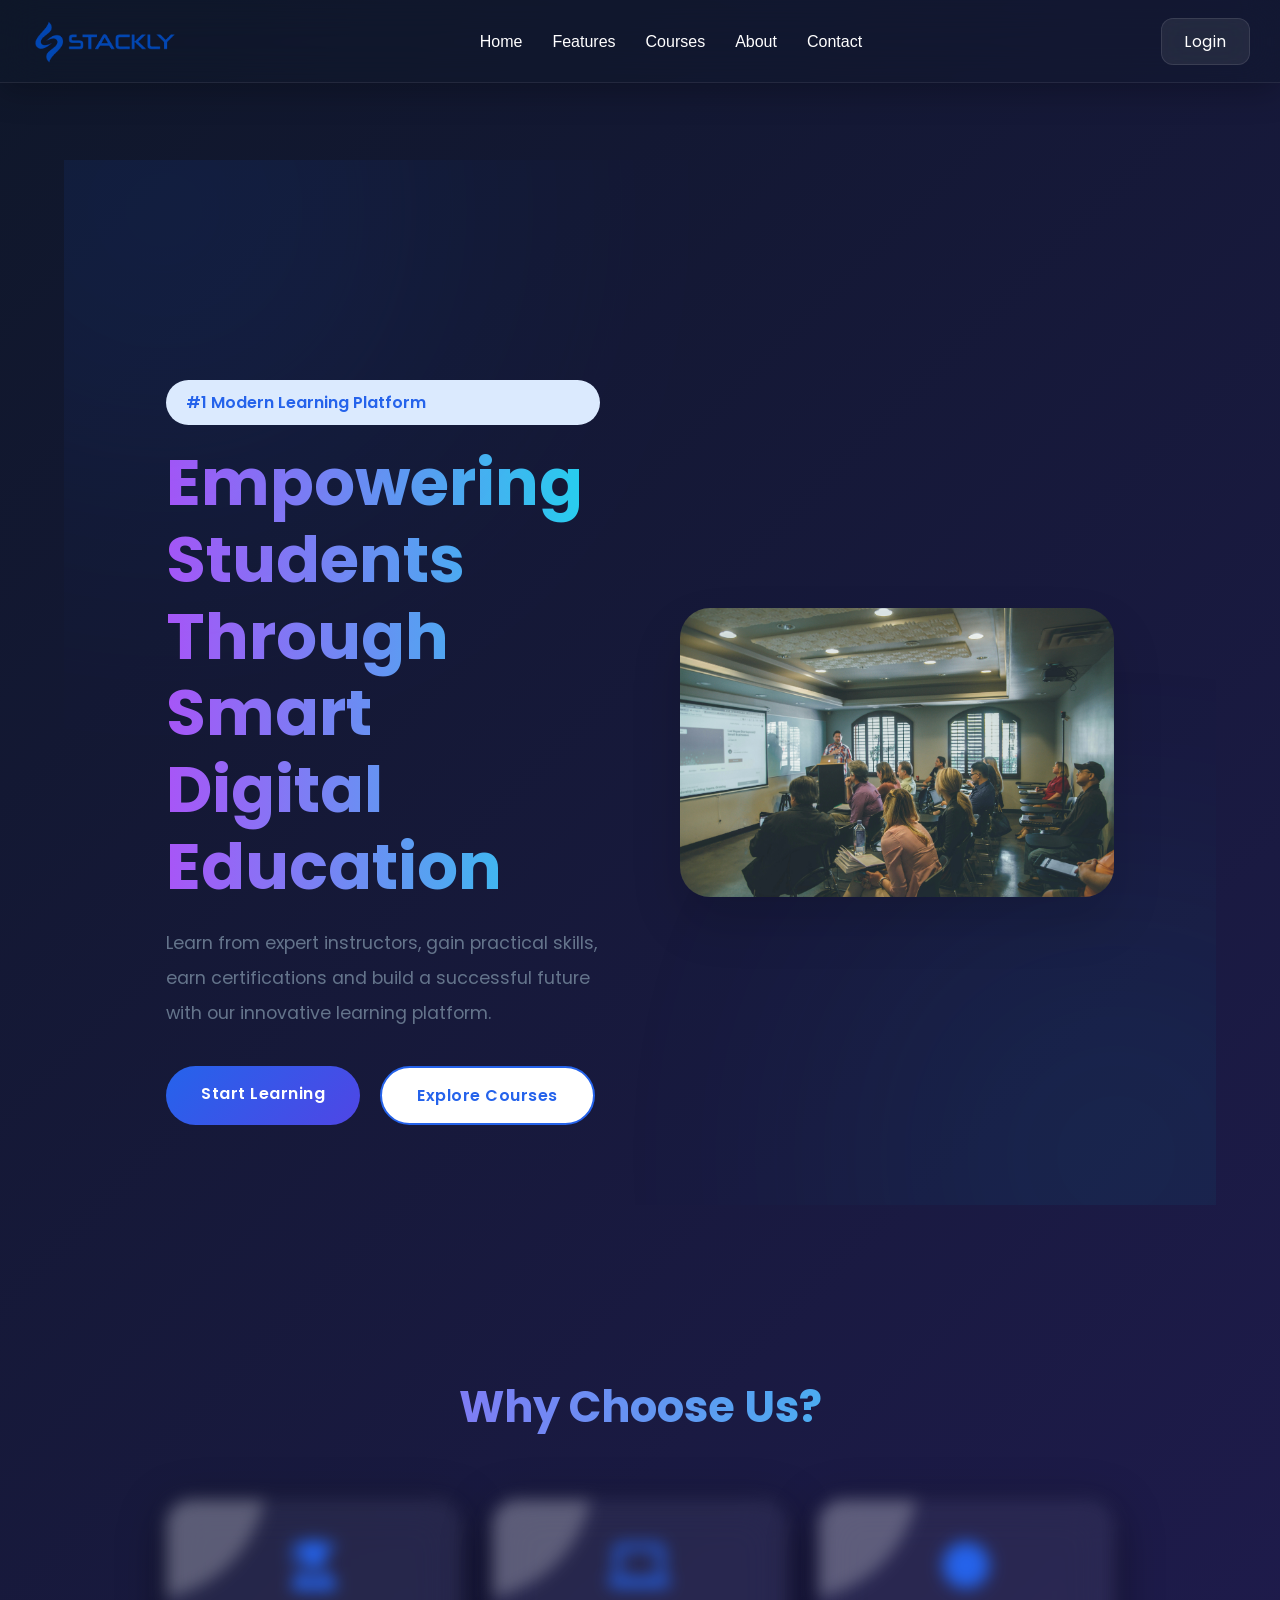
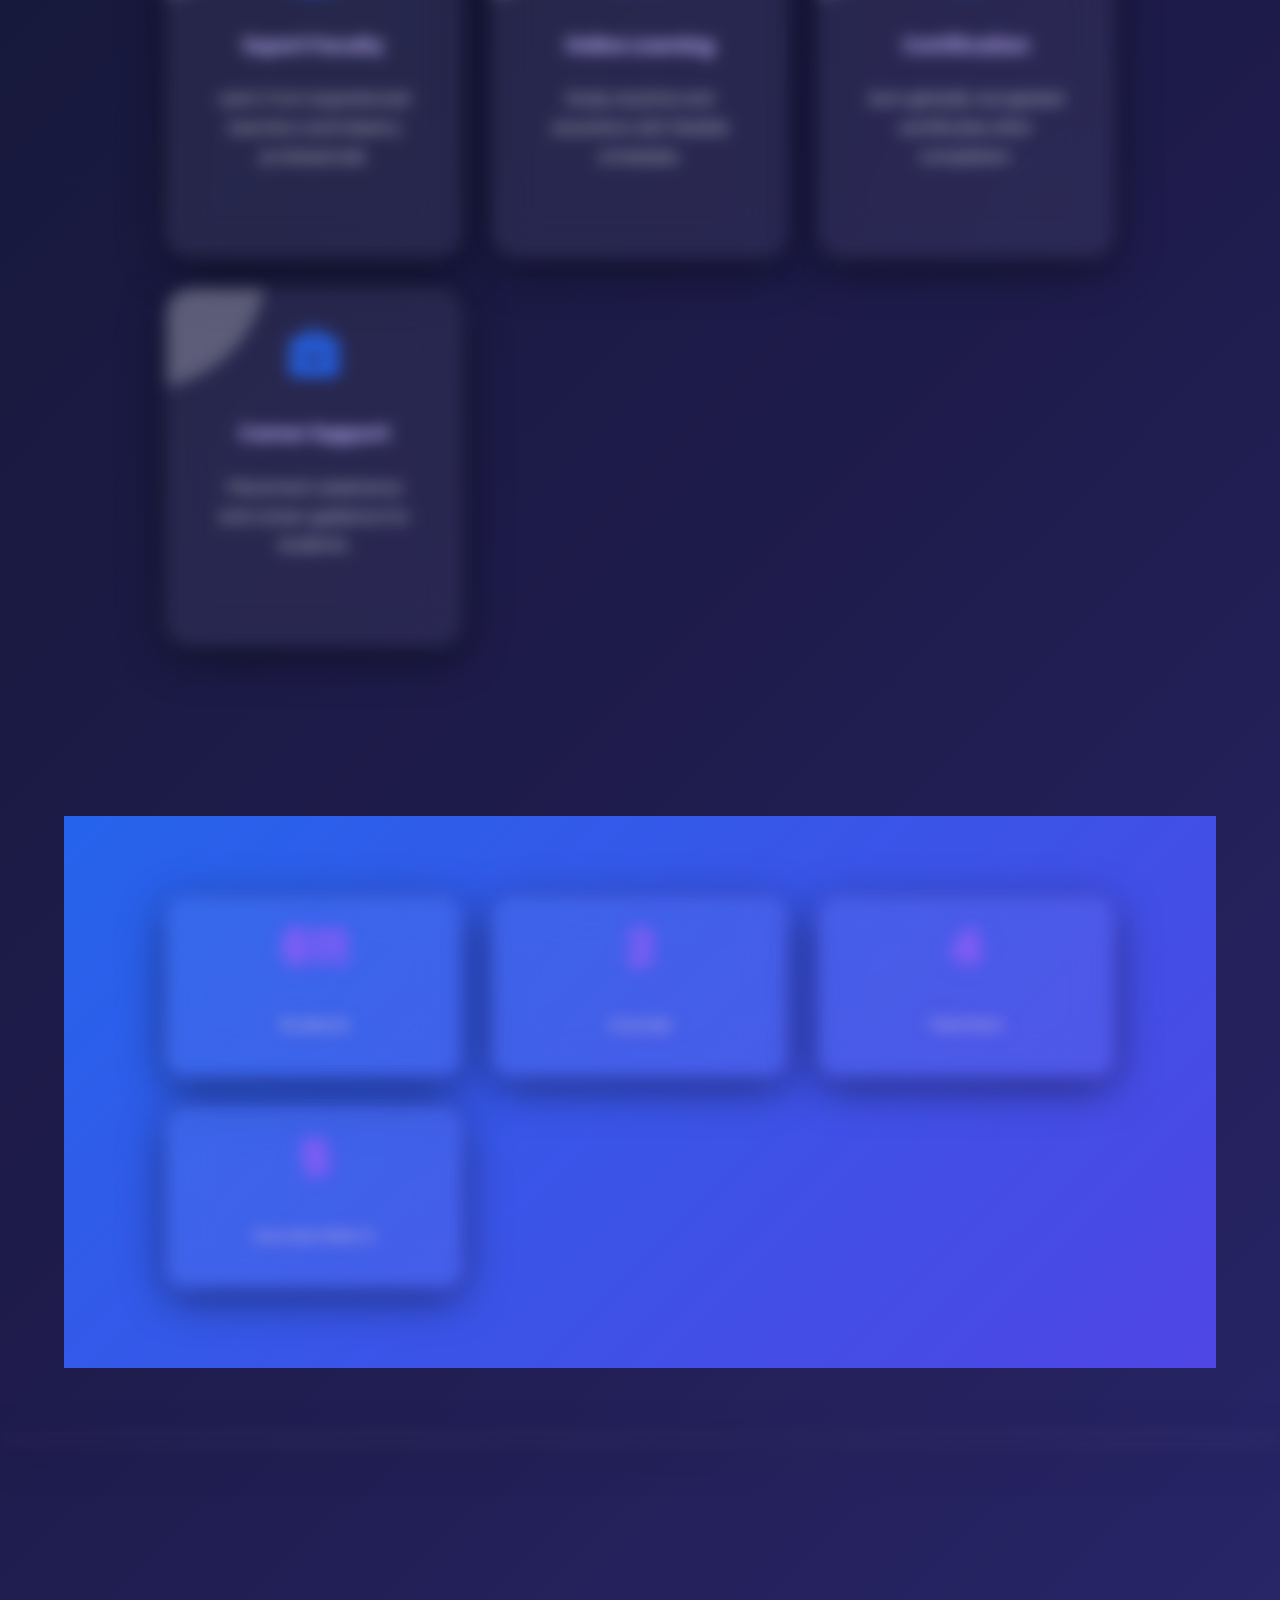
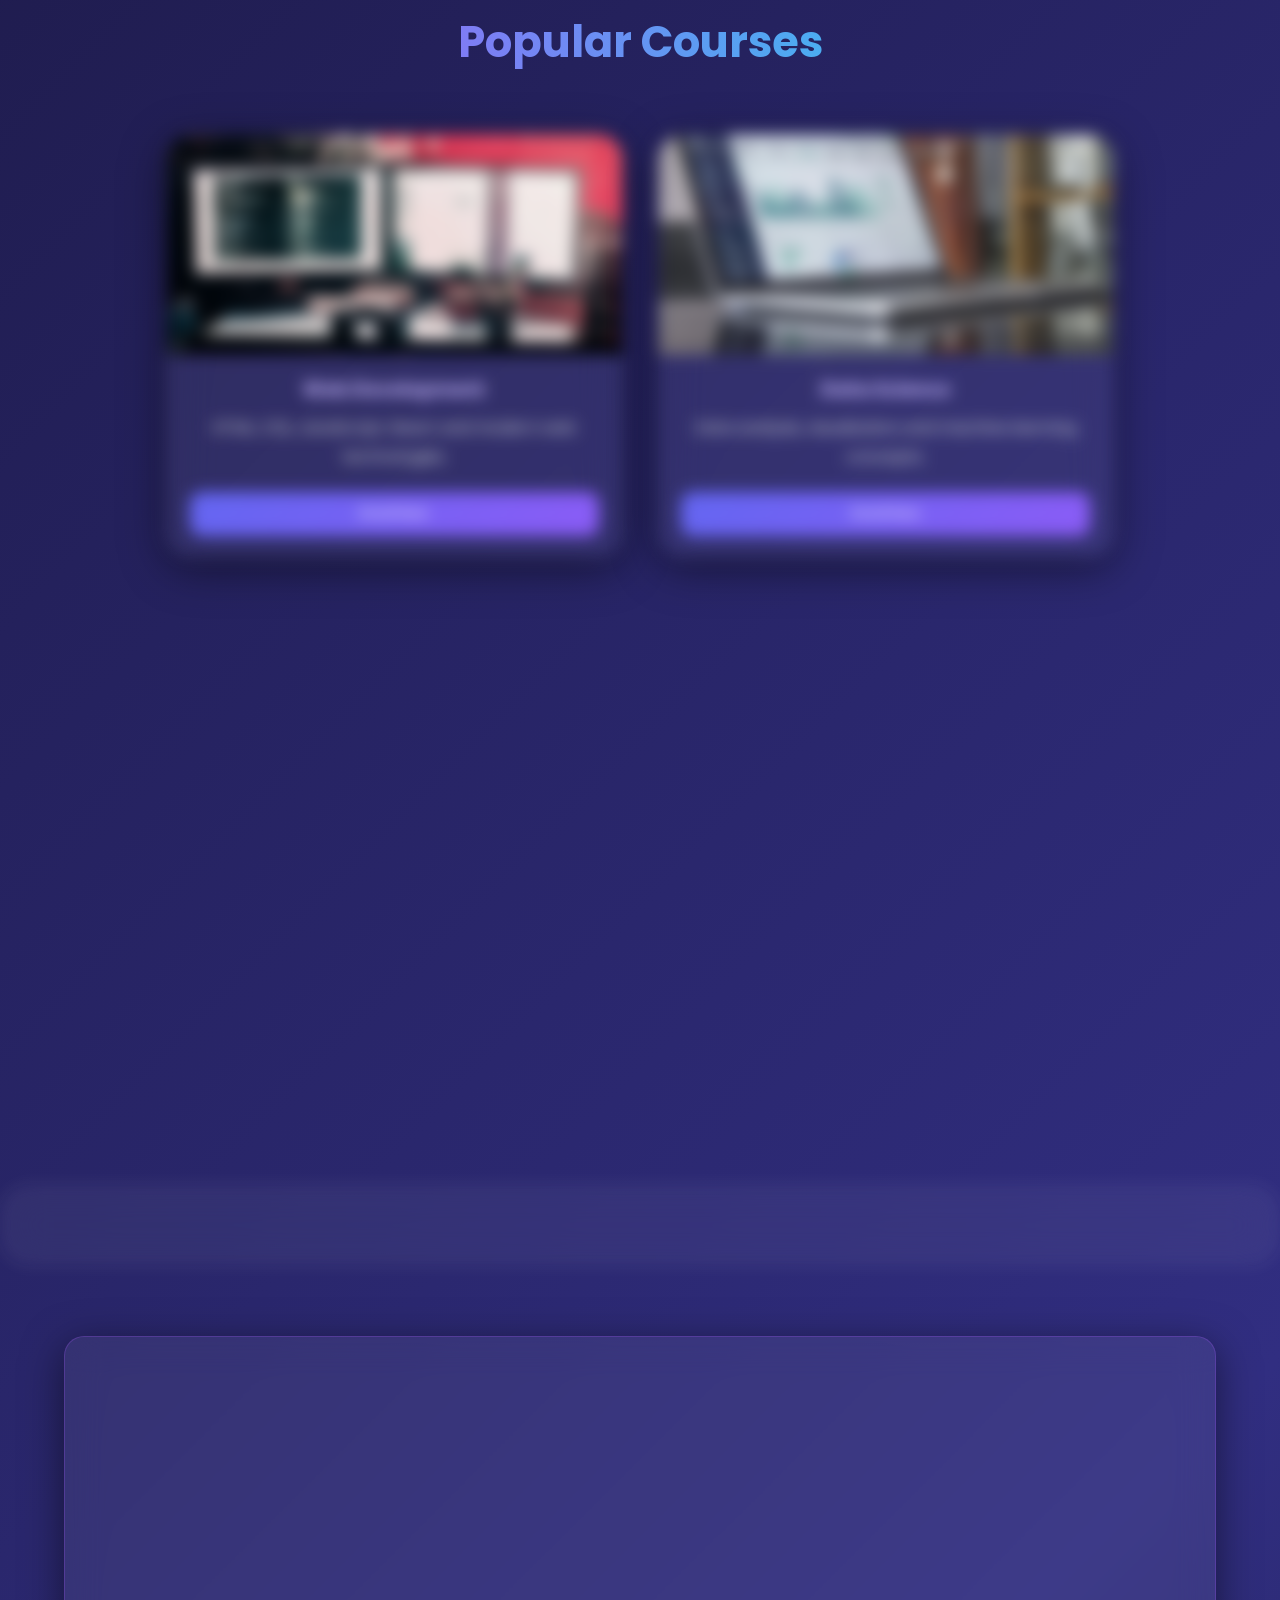
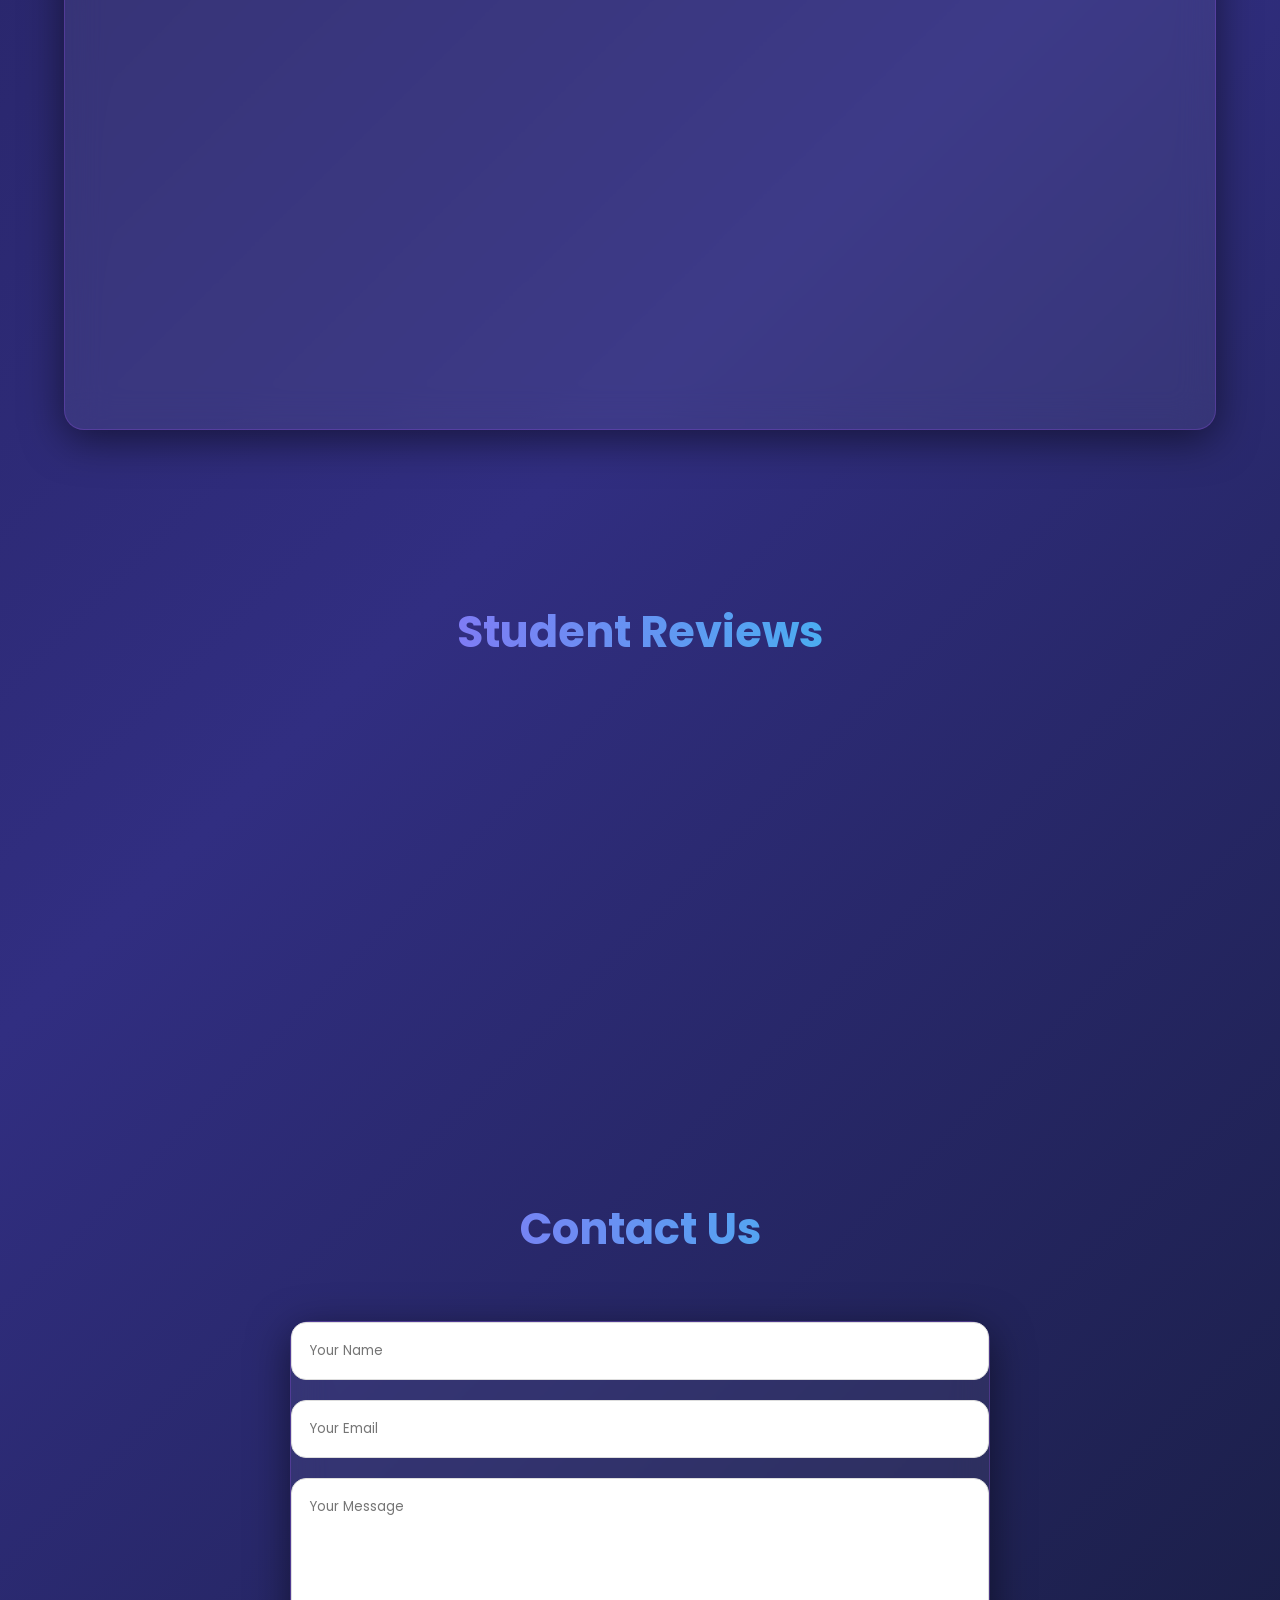
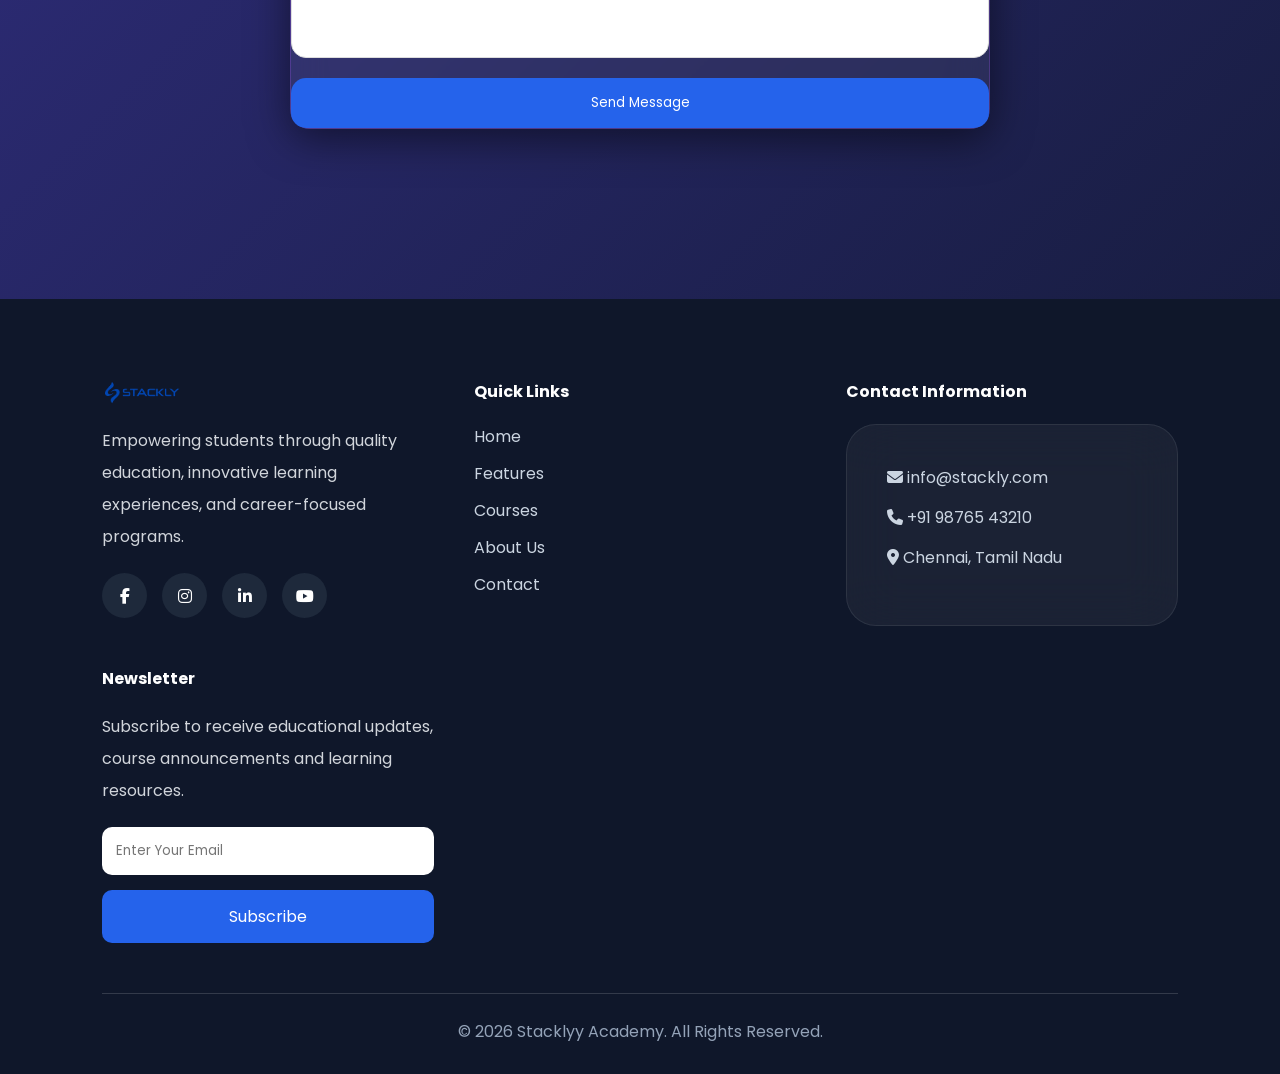
==== commit ed2e7b82: "page add" ====
--- a/index.html
+++ b/index.html
@@ -20,11 +20,11 @@
             </div>
 
             <ul class="nav-links">
-                <li><a href="#home">Home</a></li>
-                <li><a href="#features">Features</a></li>
-                <li><a href="#courses">Courses</a></li>
-                <li><a href="#about">About</a></li>
-                <li><a href="#contact">Contact</a></li>
+                <li><a href="index.html">Home</a></li>
+                <li><a href="features.html">Features</a></li>
+                <li><a href="courses.html">Courses</a></li>
+                <li><a href="about.html">About</a></li>
+                <li><a href="contact.html">Contact</a></li>
             </ul>
 
              <!-- LOGIN BUTTON (FIXED) -->
@@ -319,13 +319,11 @@
 
                     <li><a href="index.html">Home</a></li>
 
+                    <li><a href="features.html">Features</a></li>
+
+                    <li><a href="courses.html">Courses</a></li>
+
                     <li><a href="about.html">About Us</a></li>
-
-                    <li><a href="courses.html">Courses</a></li>
-
-                    <li><a href="teachers.html">Teachers</a></li>
-
-                    <li><a href="blog.html">Blog</a></li>
 
                     <li><a href="contact.html">Contact</a></li>
 
@@ -452,7 +450,4 @@
 </div>
   <script src="main.js"></script>
 </body>
-
-
-</div>
 </html>
--- a/style.css
+++ b/style.css
@@ -34,30 +34,61 @@
    HEADER
 ========================= */
 
+/* ================= GLASS NAVBAR ================= */
+
 header{
     width:100%;
     position:fixed;
     top:0;
     left:0;
     z-index:1000;
-    background:rgba(255,255,255,0.95);
-    backdrop-filter:blur(15px);
-    box-shadow:0 5px 20px rgba(0,0,0,.08);
+
+    background:rgba(15,23,42,0.35);
+    backdrop-filter:blur(20px);
+    -webkit-backdrop-filter:blur(20px);
+
+    border-bottom:1px solid rgba(255,255,255,.08);
+
+    box-shadow:
+    0 8px 32px rgba(0,0,0,.25);
+
+    animation:navDrop .8s ease;
 }
 
 .navbar{
     max-width:1300px;
     margin:auto;
-    padding:15px 30px;
+
+    padding:16px 30px;
+
     display:flex;
     align-items:center;
     justify-content:space-between;
 }
 
+/* NAVBAR ANIMATION */
+
+@keyframes navDrop{
+
+    from{
+        opacity:0;
+        transform:translateY(-100%);
+    }
+
+    to{
+        opacity:1;
+        transform:translateY(0);
+    }
+}
 .loader-logo{
-    width: 120px;
-    border-radius:50%;
-   
+    height:50px;
+    border-radius:12px;
+
+    transition:.4s;
+}
+
+.loader-logo:hover{
+    transform:scale(1.08) rotate(2deg);
 }
 
 @keyframes rotateLogo{
@@ -69,50 +100,66 @@
 .nav-links{
     display:flex;
     gap:30px;
+    list-style:none;
 }
 
 .nav-links a{
-    color:#222;
-    font-weight:600;
+    text-decoration:none;
+    color:#ffffff;
+    font-weight:500;
+
+    transition:.4s;
     position:relative;
-    transition:.3s;
+}
+
+.nav-links a:hover{
+    color:#a78bfa;
+    text-shadow:
+    0 0 10px rgba(139,92,246,.8);
 }
 
 .nav-links a::after{
-    content:'';
+    content:"";
     position:absolute;
-    width:0;
-    height:3px;
     left:0;
-    bottom:-8px;
-    background:#2563eb;
+    bottom:-5px;
+
+    width:0%;
+    height:2px;
+
+    background:#8b5cf6;
+
     transition:.4s;
 }
 
 .nav-links a:hover::after{
     width:100%;
 }
-
-.nav-links a:hover{
-    color:#2563eb;
-}
-
 .login-btn{
-    border:none;
-    padding:12px 28px;
-    border-radius:50px;
-    background:linear-gradient(135deg,#2563eb,#4f46e5);
+    padding:10px 22px;
+
+    border-radius:12px;
+
+    text-decoration:none;
     color:#fff;
-    cursor:pointer;
-    font-weight:600;
+
+    background:rgba(255,255,255,.08);
+
+    border:1px solid rgba(255,255,255,.1);
+
+    backdrop-filter:blur(15px);
+
     transition:.4s;
 }
 
 .login-btn:hover{
-    transform:translateY(-4px);
-    box-shadow:0 15px 25px rgba(37,99,235,.3);
-}
-
+    background:rgba(139,92,246,.25);
+
+    transform:translateY(-3px);
+
+    box-shadow:
+    0 0 20px rgba(139,92,246,.4);
+}
 .menu-btn{
     display:none;
     font-size:28px;
@@ -1034,89 +1081,10 @@
     box-shadow:0 0 35px rgba(168,85,247,0.5);
 }
 
-/* =========================
-   SCROLL BAR (VIOLET THEME)
-========================= */
-
-::-webkit-scrollbar{
-    width:8px;
-}
-
-::-webkit-scrollbar-thumb{
-    background: linear-gradient(#7c3aed,#a855f7);
-    border-radius:10px;
-}
-
-::-webkit-scrollbar-track{
-    background:#050507;
-}
-
-/* =========================
-   NAVBAR ENTRY ANIMATION
-========================= */
-
-header{
-    animation:navDrop 0.8s ease;
-}
-
-@keyframes navDrop{
-    from{
-        transform:translateY(-80px);
-        opacity:0;
-    }
-    to{
-        transform:translateY(0);
-        opacity:1;
-    }
-}
-
-/* =========================
-   NAV ITEMS STAGGER ANIMATION
-========================= */
-
-.nav-links a{
-    position:relative;
-    opacity:0;
-    animation:navItem 0.6s ease forwards;
-}
-
-.nav-links a:nth-child(1){ animation-delay:0.2s; }
-.nav-links a:nth-child(2){ animation-delay:0.3s; }
-.nav-links a:nth-child(3){ animation-delay:0.4s; }
-.nav-links a:nth-child(4){ animation-delay:0.5s; }
-.nav-links a:nth-child(5){ animation-delay:0.6s; }
-
-@keyframes navItem{
-    from{
-        transform:translateY(-15px);
-        opacity:0;
-    }
-    to{
-        transform:translateY(0);
-        opacity:1;
-    }
-}
-
-/* =========================
-   NAV HOVER ANIMATION (VIOLET GLOW)
-========================= */
-
-.nav-links a{
-    transition:0.4s ease;
-}
-
-.nav-links a:hover{
-    transform:translateY(-3px);
-    color:#a855f7;
-    text-shadow:0 0 15px rgba(168,85,247,0.6);
-}
-
-/* underline glow animation */
-.nav-links a::after{
-    height:2px;
-    background:linear-gradient(90deg,#7c3aed,#22d3ee);
-    box-shadow:0 0 10px rgba(168,85,247,0.5);
-}
+
+
+
+
 
 /* =========================
    LOGO ROTATE ON HOVER
@@ -1244,4 +1212,1690 @@
 
 .close:hover{
     opacity:1;
+}
+
+/* ================= FEATURES GRID ================= */
+
+.features-grid{
+    width:90%;
+    max-width:1400px;
+
+    margin:40px auto;
+
+    display:grid;
+    grid-template-columns:repeat(auto-fit,minmax(320px,1fr));
+    gap:30px;
+}
+
+.feature-card{
+    background:rgba(255,255,255,.05);
+    backdrop-filter:blur(20px);
+
+    border:1px solid rgba(255,255,255,.08);
+
+    border-radius:25px;
+    overflow:hidden;
+
+    transition:.5s;
+
+    animation:fadeUp 1s ease;
+}
+
+.feature-card:hover{
+    transform:translateY(-15px);
+    box-shadow:0 20px 40px rgba(139,92,246,.25);
+}
+
+.feature-card img{
+    width:100%;
+    height:240px;
+    object-fit:cover;
+}
+
+.feature-card h3{
+    padding:20px 20px 10px;
+    color:#c4b5fd;
+}
+
+.feature-card p{
+    padding:0 20px 25px;
+    line-height:1.8;
+    color:#d1d5db;
+}
+
+@keyframes fadeUp{
+    from{
+        opacity:0;
+        transform:translateY(60px);
+    }
+    to{
+        opacity:1;
+        transform:translateY(0);
+    }
+}
+
+/* ================= LEARNING EXPERIENCE ================= */
+
+.learning-experience{
+    width:90%;
+    max-width:1300px;
+
+    margin:50px auto;
+
+    display:grid;
+    grid-template-columns:1fr 1fr;
+    gap:60px;
+    align-items:center;
+}
+
+.left img{
+    width:100%;
+    border-radius:30px;
+
+    animation:floatImage 5s ease-in-out infinite;
+}
+
+@keyframes floatImage{
+    50%{
+        transform:translateY(-15px);
+    }
+}
+
+.right h2{
+    font-size:2.8rem;
+    margin-bottom:25px;
+}
+
+.right p{
+    line-height:1.9;
+    color:#d1d5db;
+    margin-bottom:25px;
+}
+
+.right ul{
+    list-style:none;
+}
+
+.right li{
+    padding:12px 0;
+    font-size:17px;
+    color:#fff;
+}
+
+/* ================= STATS ================= */
+
+
+
+
+
+.stat-box p{
+    color:#d1d5db;
+    font-size:16px;
+}
+
+/* ================= PROCESS ================= */
+
+.process{
+    width:90%;
+    max-width:1300px;
+
+    margin:50px auto;
+    text-align:center;
+}
+
+.process h2{
+    font-size:3rem;
+    margin-bottom:60px;
+}
+
+.process-grid{
+    display:grid;
+    grid-template-columns:repeat(auto-fit,minmax(250px,1fr));
+    gap:25px;
+}
+
+.step{
+    background:rgba(255,255,255,.05);
+    backdrop-filter:blur(20px);
+
+    border-radius:25px;
+
+    padding:40px 25px;
+
+    border:1px solid rgba(255,255,255,.08);
+
+    transition:.4s;
+}
+
+.step:hover{
+    transform:scale(1.05);
+}
+
+.step h3{
+    font-size:4rem;
+    color:#8b5cf6;
+    margin-bottom:15px;
+}
+
+.step p{
+    line-height:1.8;
+    color:#d1d5db;
+}
+
+/* ================= BENEFITS ================= */
+
+.benefits{
+    width:90%;
+    max-width:1300px;
+
+    margin:50px auto;
+    text-align:center;
+}
+
+.benefits h2{
+    font-size:3rem;
+    margin-bottom:50px;
+}
+
+.benefit-list{
+    display:grid;
+    grid-template-columns:repeat(auto-fit,minmax(280px,1fr));
+    gap:25px;
+}
+
+.benefit-list div{
+    padding:25px;
+
+    border-radius:20px;
+
+    background:rgba(255,255,255,.05);
+    backdrop-filter:blur(20px);
+
+    border:1px solid rgba(255,255,255,.08);
+
+    transition:.4s;
+
+    font-size:18px;
+}
+
+.benefit-list div:hover{
+    transform:translateY(-10px);
+    background:rgba(139,92,246,.15);
+}
+
+/* ================= TEXT GLOW ================= */
+
+h1:hover,
+h2:hover,
+h3:hover{
+    text-shadow:0 0 20px rgba(139,92,246,.8);
+    transition:.4s;
+}
+
+/* ================= MOBILE ================= */
+
+@media(max-width:768px){
+
+    .learning-experience{
+        grid-template-columns:1fr;
+        text-align:center;
+    }
+
+    .right h2{
+        font-size:2rem;
+    }
+
+    .process h2,
+    .benefits h2{
+        font-size:2rem;
+    }
+
+    .stat-box h2{
+        font-size:2.2rem;
+    }
+
+    .step h3{
+        font-size:3rem;
+    }
+}
+
+/* ================= GLOBAL TEXT ALIGN FIX ================= */
+
+.page-banner,
+.process,
+.benefits{
+    text-align:center;
+}
+
+.page-banner h1,
+.process h2,
+.benefits h2{
+    max-width:900px;
+    margin:0 auto 20px;
+}
+
+.page-banner p{
+    max-width:750px;
+    margin:auto;
+}
+
+/* ================= FEATURE CARD ALIGN ================= */
+
+.feature-card{
+    display:flex;
+    flex-direction:column;
+    height:100%;
+}
+
+.feature-card h3{
+    min-height:60px;
+    display:flex;
+    align-items:center;
+    justify-content:center;
+    text-align:center;
+}
+
+.feature-card p{
+    flex:1;
+    text-align:center;
+}
+
+/* ================= LEARNING SECTION ALIGN ================= */
+
+.learning-experience{
+    align-items:center;
+}
+
+.right{
+    display:flex;
+    flex-direction:column;
+    justify-content:center;
+}
+
+.right ul{
+    margin-top:20px;
+}
+
+.right li{
+    display:flex;
+    align-items:center;
+    gap:10px;
+}
+
+/* ================= PROCESS ALIGN ================= */
+
+.step{
+    min-height:260px;
+
+    display:flex;
+    flex-direction:column;
+    justify-content:center;
+    align-items:center;
+}
+
+.step p{
+    text-align:center;
+}
+
+/* ================= BENEFIT ALIGN ================= */
+
+.benefit-list div{
+    display:flex;
+    align-items:center;
+    justify-content:center;
+    text-align:center;
+    min-height:90px;
+}
+
+/* ================= LETTER ANIMATION ================= */
+
+@keyframes letterGlow{
+    0%{
+        opacity:0;
+        transform:translateY(40px);
+        filter:blur(10px);
+    }
+
+    100%{
+        opacity:1;
+        transform:translateY(0);
+        filter:blur(0);
+    }
+}
+
+.page-banner h1{
+    animation:letterGlow 1.2s ease;
+}
+
+.page-banner p{
+    animation:letterGlow 1.5s ease;
+}
+
+.feature-card h3{
+    animation:letterGlow 1s ease;
+}
+
+.feature-card p{
+    animation:letterGlow 1.2s ease;
+}
+
+.process h2,
+.benefits h2,
+.right h2{
+    animation:letterGlow 1s ease;
+}
+
+/* ================= SHINE EFFECT ================= */
+
+@keyframes textShine{
+
+    0%{
+        background-position:-300px;
+    }
+
+    100%{
+        background-position:300px;
+    }
+}
+
+.page-banner h1{
+    background:linear-gradient(
+        90deg,
+        #ffffff,
+        #8b5cf6,
+        #ffffff
+    );
+
+    background-size:300px;
+
+    -webkit-background-clip:text;
+    -webkit-text-fill-color:transparent;
+
+    animation:
+        textShine 4s linear infinite,
+        letterGlow 1.2s ease;
+}
+
+/* ================= FLOATING TEXT ================= */
+
+@keyframes floatingText{
+
+    0%,100%{
+        transform:translateY(0);
+    }
+
+    50%{
+        transform:translateY(-5px);
+    }
+}
+
+.stat-box h2{
+    animation:floatingText 3s ease-in-out infinite;
+}
+
+/* ================= CARD CONTENT CENTER ================= */
+
+
+
+.feature-card,
+.step,
+.stat-box,
+.benefit-list div{
+    text-align:center;
+}
+
+/* ================= MOBILE FIX ================= */
+
+@media(max-width:768px){
+
+    .page-banner h1{
+        font-size:2.3rem;
+        line-height:1.3;
+    }
+
+    .feature-card h3{
+        min-height:auto;
+    }
+
+    .step{
+        min-height:auto;
+    }
+
+    .benefit-list div{
+        min-height:auto;
+    }
+
+    .right{
+        text-align:center;
+    }
+
+    .right li{
+        justify-content:center;
+    }
+}
+
+/* ================= TEXT ZOOM IN OUT EFFECT ================= */
+
+@keyframes textZoomIn{
+
+    0%{
+        opacity:0;
+        transform:translateY(30px) scale(0.8);
+        filter:blur(10px);
+    }
+
+    100%{
+        opacity:1;
+        transform:translateY(0) scale(1);
+        filter:blur(0);
+    }
+}
+
+@keyframes textPulse{
+
+    0%,100%{
+        transform:scale(1);
+    }
+
+    50%{
+        transform:scale(1.03);
+    }
+}
+
+/* ALL TEXT */
+
+h1,
+h2,
+h3,
+p,
+li,
+a,
+span{
+    animation:
+        textZoomIn 1s ease forwards,
+        textPulse 4s ease-in-out infinite;
+}
+
+/* HOVER EFFECT */
+
+h1:hover,
+h2:hover,
+h3:hover,
+p:hover,
+li:hover{
+    transform:scale(1.08);
+    text-shadow:
+        0 0 10px #8b5cf6,
+        0 0 20px #8b5cf6,
+        0 0 40px #6366f1;
+
+    transition:.4s ease;
+}
+
+/* HERO TITLE SPECIAL */
+
+.page-banner h1{
+
+    animation:
+        textZoomIn 1.2s ease,
+        textPulse 3s ease-in-out infinite;
+
+    letter-spacing:2px;
+}
+
+/* FEATURE TITLE */
+
+.feature-card h3{
+    animation-delay:.2s;
+}
+
+/* PARAGRAPHS */
+
+.feature-card p,
+.right p,
+.step p,
+.stat-box p{
+    animation-delay:.4s;
+}
+
+/* LIST ITEMS */
+
+.right li,
+.benefit-list div{
+    animation-delay:.6s;
+}
+
+
+/* TEXT ANIMATION CLASS */
+
+.animate-text{
+    transition: all 0.8s ease;
+}
+
+.text-in{
+    opacity:1;
+    transform:scale(1) translateY(0);
+    filter:blur(0);
+}
+
+.text-out{
+    opacity:0.4;
+    transform:scale(0.85) translateY(15px);
+    filter:blur(4px);
+}
+
+
+/* Glow */
+
+.stat-box h2,
+.process h2,
+.benefits h2,
+.step h3{
+    transition:all .8s ease;
+}
+
+.text-in{
+    text-shadow:
+    0 0 10px rgba(139,92,246,.7),
+    0 0 20px rgba(99,102,241,.5);
+}
+
+/* ================= PAGE BANNER ================= */
+
+.page-banner{
+    width:90%;
+    max-width:1200px;
+    margin:0px auto 30px;
+    padding:80px;
+    text-align:center;
+}
+
+.page-banner h1{
+    font-size:3.5rem;
+    margin-bottom:20px;
+
+    background:linear-gradient(
+        90deg,
+        #ffffff,
+        #8b5cf6,
+        #ffffff
+    );
+
+    background-size:300px;
+
+    -webkit-background-clip:text;
+    -webkit-text-fill-color:transparent;
+
+    animation:
+    textShine 4s linear infinite,
+    zoomText 2.5s ease-in-out infinite;
+}
+
+.page-banner p{
+    max-width:850px;
+    margin:auto;
+    line-height:1.9;
+    color:#d1d5db;
+
+    animation:fadeUp 1.2s ease;
+}
+
+/* ================= COURSES GRID ================= */
+
+.courses-grid{
+    width:90%;
+    max-width:1400px;
+    margin:50px auto;
+
+    display:grid;
+    grid-template-columns:repeat(auto-fit,minmax(340px,1fr));
+    gap:25px;
+}
+
+.course-card{
+    background:rgba(255,255,255,.05);
+    backdrop-filter:blur(20px);
+
+    border:1px solid rgba(255,255,255,.08);
+    border-radius:25px;
+
+    overflow:hidden;
+
+    transition:.5s;
+
+    animation:cardIn 1s ease;
+}
+
+.course-card:hover{
+    transform:translateY(-15px) scale(1.03);
+
+    box-shadow:
+    0 0 25px rgba(139,92,246,.3),
+    0 0 50px rgba(99,102,241,.2);
+}
+
+.course-card img{
+    width:100%;
+    height:220px;
+    object-fit:cover;
+    transition:.5s;
+}
+
+.course-card:hover img{
+    transform:scale(1.08);
+}
+
+.course-card h3{
+    padding:20px 20px 10px;
+    text-align:center;
+    color:#c4b5fd;
+
+    animation:fadeUp .8s ease;
+}
+
+.course-card p{
+    padding:0 20px;
+    text-align:center;
+    line-height:1.8;
+    color:#d1d5db;
+}
+
+.course-card ul{
+    list-style:none;
+    padding:20px;
+}
+
+.course-card ul li{
+    padding:8px 0;
+    color:#fff;
+}
+
+.course-card button{
+    width:90%;
+    margin:0 5% 20px;
+
+    border:none;
+    padding:12px;
+
+    border-radius:12px;
+
+    background:linear-gradient(
+        135deg,
+        #6366f1,
+        #8b5cf6
+    );
+
+    color:#fff;
+    cursor:pointer;
+
+    transition:.4s;
+}
+
+.course-card button:hover{
+    transform:scale(1.05);
+}
+
+/* ================= LEARNING PATH ================= */
+
+.learning-path{
+    width:90%;
+    max-width:1300px;
+    margin:70px auto;
+    text-align:center;
+}
+
+.learning-path h2{
+    font-size:3rem;
+    margin-bottom:40px;
+
+    animation:zoomText 2s infinite;
+}
+
+.path-grid{
+    display:grid;
+    grid-template-columns:repeat(auto-fit,minmax(220px,1fr));
+    gap:20px;
+}
+
+.path-step{
+    background:rgba(255,255,255,.05);
+    backdrop-filter:blur(20px);
+
+    border-radius:20px;
+    padding:30px;
+
+    border:1px solid rgba(255,255,255,.08);
+
+    transition:.5s;
+}
+
+.path-step:hover{
+    transform:translateY(-10px);
+}
+
+.path-step h3{
+    font-size:3rem;
+    color:#8b5cf6;
+
+    animation:pulseNum 2s infinite;
+}
+
+.path-step p{
+    margin-top:10px;
+}
+
+/* ================= BENEFITS ================= */
+
+.course-benefits{
+    width:90%;
+    max-width:1300px;
+    margin:70px auto;
+    text-align:center;
+}
+
+.course-benefits h2{
+    font-size:3rem;
+    margin-bottom:35px;
+
+    animation:
+    textShine 4s linear infinite,
+    zoomText 2.5s infinite;
+}
+
+.benefit-grid{
+    display:grid;
+    grid-template-columns:repeat(auto-fit,minmax(250px,1fr));
+    gap:18px;
+}
+
+.benefit-grid div{
+    background:rgba(255,255,255,.05);
+    backdrop-filter:blur(20px);
+
+    border:1px solid rgba(255,255,255,.08);
+
+    border-radius:18px;
+
+    padding:22px;
+
+    transition:.4s;
+
+    animation:floatCard 4s infinite;
+}
+
+.benefit-grid div:hover{
+    transform:translateY(-10px);
+
+    background:rgba(139,92,246,.15);
+}
+
+/* ================= STATS ================= */
+
+.course-stats{
+    width:90%;
+    max-width:1300px;
+    margin:60px auto;
+
+    display:grid;
+    grid-template-columns:repeat(auto-fit,minmax(220px,1fr));
+    gap:20px;
+}
+
+.stat-box{
+    text-align:center;
+    padding:15px;
+}
+
+.stat-box h2{
+    font-size:3rem;
+    color:#8b5cf6;
+
+    animation:
+    zoomText 2s infinite,
+    textGlow 3s infinite;
+}
+
+.stat-box p{
+    color:#d1d5db;
+}
+
+/* ================= ANIMATIONS ================= */
+
+@keyframes fadeUp{
+    from{
+        opacity:0;
+        transform:translateY(50px);
+    }
+    to{
+        opacity:1;
+        transform:translateY(0);
+    }
+}
+
+@keyframes cardIn{
+    from{
+        opacity:0;
+        transform:scale(.8);
+    }
+    to{
+        opacity:1;
+        transform:scale(1);
+    }
+}
+
+@keyframes zoomText{
+    0%,100%{
+        transform:scale(1);
+    }
+
+    50%{
+        transform:scale(1.05);
+    }
+}
+
+@keyframes pulseNum{
+    0%,100%{
+        transform:scale(1);
+    }
+
+    50%{
+        transform:scale(1.15);
+    }
+}
+
+@keyframes floatCard{
+    0%,100%{
+        transform:translateY(0);
+    }
+
+    50%{
+        transform:translateY(-8px);
+    }
+}
+
+@keyframes textGlow{
+    0%,100%{
+        text-shadow:0 0 0 transparent;
+    }
+
+    50%{
+        text-shadow:
+        0 0 15px #8b5cf6,
+        0 0 30px #6366f1;
+    }
+}
+
+@keyframes textShine{
+    from{
+        background-position:-300px;
+    }
+
+    to{
+        background-position:300px;
+    }
+}
+
+/* ================= HOVER TEXT EFFECT ================= */
+
+h1:hover,
+h2:hover,
+h3:hover{
+    text-shadow:
+    0 0 15px rgba(139,92,246,.8);
+}
+
+/* ================= MOBILE ================= */
+
+@media(max-width:768px){
+
+    .page-banner{
+        margin:100px auto 40px;
+    }
+
+    .page-banner h1{
+        font-size:2.3rem;
+    }
+
+    .learning-path h2,
+    .course-benefits h2{
+        font-size:2rem;
+    }
+
+    .course-card img{
+        height:190px;
+    }
+
+    .courses-grid,
+    .path-grid,
+    .benefit-grid,
+    .course-stats{
+        gap:15px;
+    }
+
+    .stat-box h2{
+        font-size:2.2rem;
+    }
+}
+
+@keyframes letterReveal{
+
+    0%{
+        opacity:0;
+        transform:
+        translateY(25px)
+        scale(0.5);
+        filter:blur(8px);
+    }
+
+    100%{
+        opacity:1;
+        transform:
+        translateY(0)
+        scale(1);
+        filter:blur(0);
+    }
+}
+
+h1 span,
+h2 span,
+h3 span,
+p span,
+li span,
+button span{
+    display:inline-block;
+}
+
+/* Hover Glow */
+
+h1:hover span,
+h2:hover span,
+h3:hover span{
+    text-shadow:
+    0 0 10px #8b5cf6,
+    0 0 20px #6366f1;
+}
+
+
+.course-benefits h2{
+
+    animation:
+    textShine 4s linear infinite,
+    headingZoom 2.5s ease-in-out infinite;
+
+}
+
+@keyframes headingZoom{
+
+    0%,100%{
+        transform:scale(1);
+    }
+
+    50%{
+        transform:scale(1.08);
+    }
+}
+
+
+/* ================= ABOUT PAGE ================= */
+
+body{
+    background:linear-gradient(135deg,#0f172a,#1e1b4b,#0f172a);
+    color:#fff;
+    overflow-x:hidden;
+}
+
+/* SECTION COMMON */
+
+section{
+    width:90%;
+    max-width:1300px;
+    margin:70px auto;
+}
+
+/* ================= PAGE BANNER ================= */
+
+.page-banner{
+    text-align:center;
+    padding:140px 20px 60px;
+}
+
+.page-banner h1{
+    font-size:4rem;
+    margin-bottom:20px;
+
+    background:linear-gradient(
+        90deg,
+        #ffffff,
+        #8b5cf6,
+        #ffffff
+    );
+
+    background-size:300px;
+
+    -webkit-background-clip:text;
+    -webkit-text-fill-color:transparent;
+
+    animation:
+    shine 4s linear infinite,
+    fadeUp 1s ease;
+}
+
+.page-banner p{
+    max-width:800px;
+    margin:auto;
+
+    font-size:1.1rem;
+    line-height:1.8;
+    color:#d1d5db;
+
+    animation:fadeUp 1.3s ease;
+}
+
+/* ================= CONTENT BOX ================= */
+
+.about-content,
+.mission-section,
+.vision-section,
+.values,
+.future-section{
+
+    background:rgba(255,255,255,.05);
+    backdrop-filter:blur(20px);
+
+    border:1px solid rgba(255,255,255,.08);
+
+    border-radius:30px;
+
+    padding:40px;
+
+    transition:.4s;
+}
+
+.about-content:hover,
+.mission-section:hover,
+.vision-section:hover,
+.values:hover,
+.future-section:hover{
+
+    transform:translateY(-8px);
+
+    box-shadow:
+    0 20px 40px rgba(139,92,246,.2);
+}
+
+/* ================= HEADINGS ================= */
+
+h2{
+    font-size:2.5rem;
+    margin-bottom:25px;
+    color:#c4b5fd;
+
+    animation:fadeUp 1s ease;
+}
+
+h3{
+    color:#c4b5fd;
+}
+
+/* ================= PARAGRAPH ================= */
+
+p{
+    line-height:2;
+    color:#d1d5db;
+    margin-bottom:20px;
+
+    animation:textFade 1.2s ease;
+}
+
+/* ================= WHY US ================= */
+
+.why-us{
+    text-align:center;
+}
+
+.why-us h2{
+    margin-bottom:50px;
+}
+
+.why-grid{
+    display:grid;
+    grid-template-columns:
+    repeat(auto-fit,minmax(280px,1fr));
+
+    gap:25px;
+}
+
+.why-grid div{
+
+    background:rgba(255,255,255,.05);
+
+    backdrop-filter:blur(20px);
+
+    border:1px solid rgba(255,255,255,.08);
+
+    border-radius:25px;
+
+    padding:30px;
+
+    transition:.4s;
+
+    animation:fadeUp 1s ease;
+}
+
+.why-grid div:hover{
+
+    transform:
+    translateY(-10px)
+    scale(1.03);
+
+    background:
+    rgba(139,92,246,.15);
+}
+
+.why-grid h3{
+    margin-bottom:15px;
+}
+
+/* ================= ANIMATIONS ================= */
+
+@keyframes fadeUp{
+
+    from{
+        opacity:0;
+        transform:translateY(60px);
+    }
+
+    to{
+        opacity:1;
+        transform:translateY(0);
+    }
+}
+
+@keyframes textFade{
+
+    from{
+        opacity:0;
+        transform:translateY(20px);
+        filter:blur(10px);
+    }
+
+    to{
+        opacity:1;
+        transform:translateY(0);
+        filter:blur(0);
+    }
+}
+
+@keyframes shine{
+
+    0%{
+        background-position:-300px;
+    }
+
+    100%{
+        background-position:300px;
+    }
+}
+
+/* ================= LETTER GLOW ================= */
+
+h1:hover,
+h2:hover,
+h3:hover{
+
+    text-shadow:
+    0 0 15px #8b5cf6,
+    0 0 25px #8b5cf6;
+
+    transition:.4s;
+}
+
+/* ================= FLOAT EFFECT ================= */
+
+.about-content,
+.mission-section,
+.vision-section,
+.values,
+.future-section{
+
+    animation:
+    floatBox 6s ease-in-out infinite;
+}
+
+@keyframes floatBox{
+
+    0%,100%{
+        transform:translateY(0);
+    }
+
+    50%{
+        transform:translateY(-6px);
+    }
+}
+
+/* ================= SCROLL REVEAL ================= */
+
+.reveal{
+    opacity:0;
+    transform:translateY(60px);
+    transition:1s;
+}
+
+.reveal.active{
+    opacity:1;
+    transform:translateY(0);
+}
+
+/* ================= MOBILE ================= */
+
+@media(max-width:768px){
+
+    section{
+        width:95%;
+        margin:50px auto;
+    }
+
+    .page-banner{
+        padding-top:120px;
+    }
+
+    .page-banner h1{
+        font-size:2.4rem;
+        line-height:1.3;
+    }
+
+    h2{
+        font-size:2rem;
+    }
+
+    .about-content,
+    .mission-section,
+    .vision-section,
+    .values,
+    .future-section{
+        padding:25px;
+    }
+
+    p{
+        font-size:15px;
+        line-height:1.8;
+    }
+}
+
+
+/* ================= GOOGLE FONT ================= */
+@import url('https://fonts.googleapis.com/css2?family=Poppins:wght@300;400;500;600;700;800&display=swap');
+
+*{
+    margin:0;
+    padding:0;
+    box-sizing:border-box;
+    font-family:'Poppins',sans-serif;
+}
+
+html{
+    scroll-behavior:smooth;
+}
+
+body{
+    background:linear-gradient(
+        135deg,
+        #0f172a,
+        #1e1b4b,
+        #312e81,
+        #0f172a
+    );
+    color:white;
+    overflow-x:hidden;
+    padding-top:90px;
+}
+
+/* ================= PAGE BANNER ================= */
+
+.page-banner{
+    width:90%;
+    max-width:1200px;
+    margin:30px auto 60px;
+    text-align:center;
+
+    animation:bannerZoom 1.2s ease;
+}
+
+.page-banner h1{
+    font-size:4rem;
+    margin-bottom:20px;
+
+    background:linear-gradient(
+        90deg,
+        #ffffff,
+        #8b5cf6,
+        #ffffff
+    );
+
+    -webkit-background-clip:text;
+    -webkit-text-fill-color:transparent;
+}
+
+.page-banner p{
+    max-width:800px;
+    margin:auto;
+    line-height:1.9;
+    color:#d1d5db;
+    font-size:18px;
+}
+
+@keyframes bannerZoom{
+    from{
+        opacity:0;
+        transform:scale(.8);
+    }
+    to{
+        opacity:1;
+        transform:scale(1);
+    }
+}
+
+/* ================= CONTACT SECTION ================= */
+
+.contact-section{
+    width:90%;
+    max-width:1300px;
+    margin:auto;
+
+    display:grid;
+    grid-template-columns:1fr 1fr;
+    gap:40px;
+}
+
+/* ================= CONTACT INFO ================= */
+
+.contact-info{
+    background:rgba(255,255,255,.05);
+    backdrop-filter:blur(25px);
+
+    border:1px solid rgba(255,255,255,.08);
+
+    border-radius:30px;
+    padding:40px;
+
+    animation:slideLeft 1s ease;
+}
+
+.contact-info h2{
+    font-size:2.2rem;
+    margin-bottom:25px;
+    color:#c4b5fd;
+}
+
+.contact-info p{
+    color:#d1d5db;
+    line-height:1.9;
+    margin-bottom:20px;
+}
+
+.info-box{
+    display:flex;
+    align-items:center;
+    gap:20px;
+
+    margin:25px 0;
+    padding:20px;
+
+    border-radius:20px;
+
+    background:rgba(255,255,255,.04);
+
+    transition:.4s;
+}
+
+.info-box:hover{
+    transform:translateX(10px);
+    background:rgba(139,92,246,.12);
+}
+
+.info-box i{
+    width:60px;
+    height:60px;
+
+    display:flex;
+    align-items:center;
+    justify-content:center;
+
+    border-radius:50%;
+
+    font-size:24px;
+
+    background:linear-gradient(
+        135deg,
+        #6366f1,
+        #8b5cf6
+    );
+}
+
+.info-box h3{
+    margin-bottom:5px;
+}
+
+.info-box span{
+    color:#d1d5db;
+}
+
+/* ================= CONTACT FORM ================= */
+
+.contact-form{
+    background:rgba(255,255,255,.05);
+    backdrop-filter:blur(25px);
+
+    border:1px solid rgba(255,255,255,.08);
+
+    border-radius:30px;
+    padding:40px;
+
+    animation:slideRight 1s ease;
+}
+
+.contact-form h2{
+    font-size:2rem;
+    margin-bottom:25px;
+    color:#c4b5fd;
+}
+
+.contact-form form{
+    display:flex;
+    flex-direction:column;
+    gap:20px;
+}
+
+.contact-form input,
+.contact-form textarea{
+    width:100%;
+    padding:16px;
+
+    border:none;
+    outline:none;
+
+    border-radius:15px;
+
+    background:rgba(255,255,255,.08);
+    color:white;
+
+    border:1px solid rgba(255,255,255,.08);
+
+    transition:.4s;
+}
+
+.contact-form input:focus,
+.contact-form textarea:focus{
+    border-color:#8b5cf6;
+    box-shadow:0 0 25px rgba(139,92,246,.4);
+}
+
+.contact-form textarea{
+    resize:none;
+    min-height:180px;
+}
+
+.contact-form button{
+    padding:16px;
+    border:none;
+    border-radius:15px;
+
+    background:linear-gradient(
+        135deg,
+        #6366f1,
+        #8b5cf6
+    );
+
+    color:white;
+    font-size:17px;
+    font-weight:600;
+
+    cursor:pointer;
+    transition:.4s;
+}
+
+.contact-form button:hover{
+    transform:translateY(-5px);
+    box-shadow:0 15px 35px rgba(139,92,246,.4);
+}
+
+/* ================= MAP ================= */
+
+.map-section{
+    width:90%;
+    max-width:1300px;
+
+    margin:80px auto;
+}
+
+.map-section iframe{
+    width:100%;
+    height:450px;
+
+    border:none;
+    border-radius:30px;
+
+    filter:grayscale(.1);
+
+    box-shadow:0 15px 40px rgba(0,0,0,.3);
+}
+
+/* ================= LETTER ANIMATION ================= */
+
+.page-banner h1,
+.page-banner p,
+.contact-info h2,
+.contact-form h2{
+    animation:textReveal 1s ease;
+}
+
+@keyframes textReveal{
+    from{
+        opacity:0;
+        transform:translateY(40px);
+        filter:blur(10px);
+    }
+    to{
+        opacity:1;
+        transform:translateY(0);
+        filter:blur(0);
+    }
+}
+
+/* ================= FLOATING EFFECT ================= */
+
+.contact-info,
+.contact-form{
+    animation:
+        floatCard 5s ease-in-out infinite,
+        fadeIn 1s ease;
+}
+
+@keyframes floatCard{
+    0%,100%{
+        transform:translateY(0);
+    }
+    50%{
+        transform:translateY(-8px);
+    }
+}
+
+/* ================= SIDE ANIMATION ================= */
+
+@keyframes slideLeft{
+    from{
+        opacity:0;
+        transform:translateX(-80px);
+    }
+    to{
+        opacity:1;
+        transform:translateX(0);
+    }
+}
+
+@keyframes slideRight{
+    from{
+        opacity:0;
+        transform:translateX(80px);
+    }
+    to{
+        opacity:1;
+        transform:translateX(0);
+    }
+}
+
+@keyframes fadeIn{
+    from{
+        opacity:0;
+    }
+    to{
+        opacity:1;
+    }
+}
+
+/* ================= HOVER GLOW ================= */
+
+h1:hover,
+h2:hover,
+h3:hover{
+    text-shadow:0 0 25px rgba(139,92,246,.8);
+    transition:.4s;
+}
+
+/* ================= MOBILE ================= */
+
+@media(max-width:991px){
+
+    .contact-section{
+        grid-template-columns:1fr;
+    }
+
+    .page-banner h1{
+        font-size:3rem;
+    }
+}
+
+@media(max-width:768px){
+
+    body{
+        padding-top:80px;
+    }
+
+    .page-banner h1{
+        font-size:2.3rem;
+    }
+
+    .contact-info,
+    .contact-form{
+        padding:25px;
+    }
+
+    .info-box{
+        flex-direction:column;
+        text-align:center;
+    }
+
+    .map-section iframe{
+        height:300px;
+    }
 }
